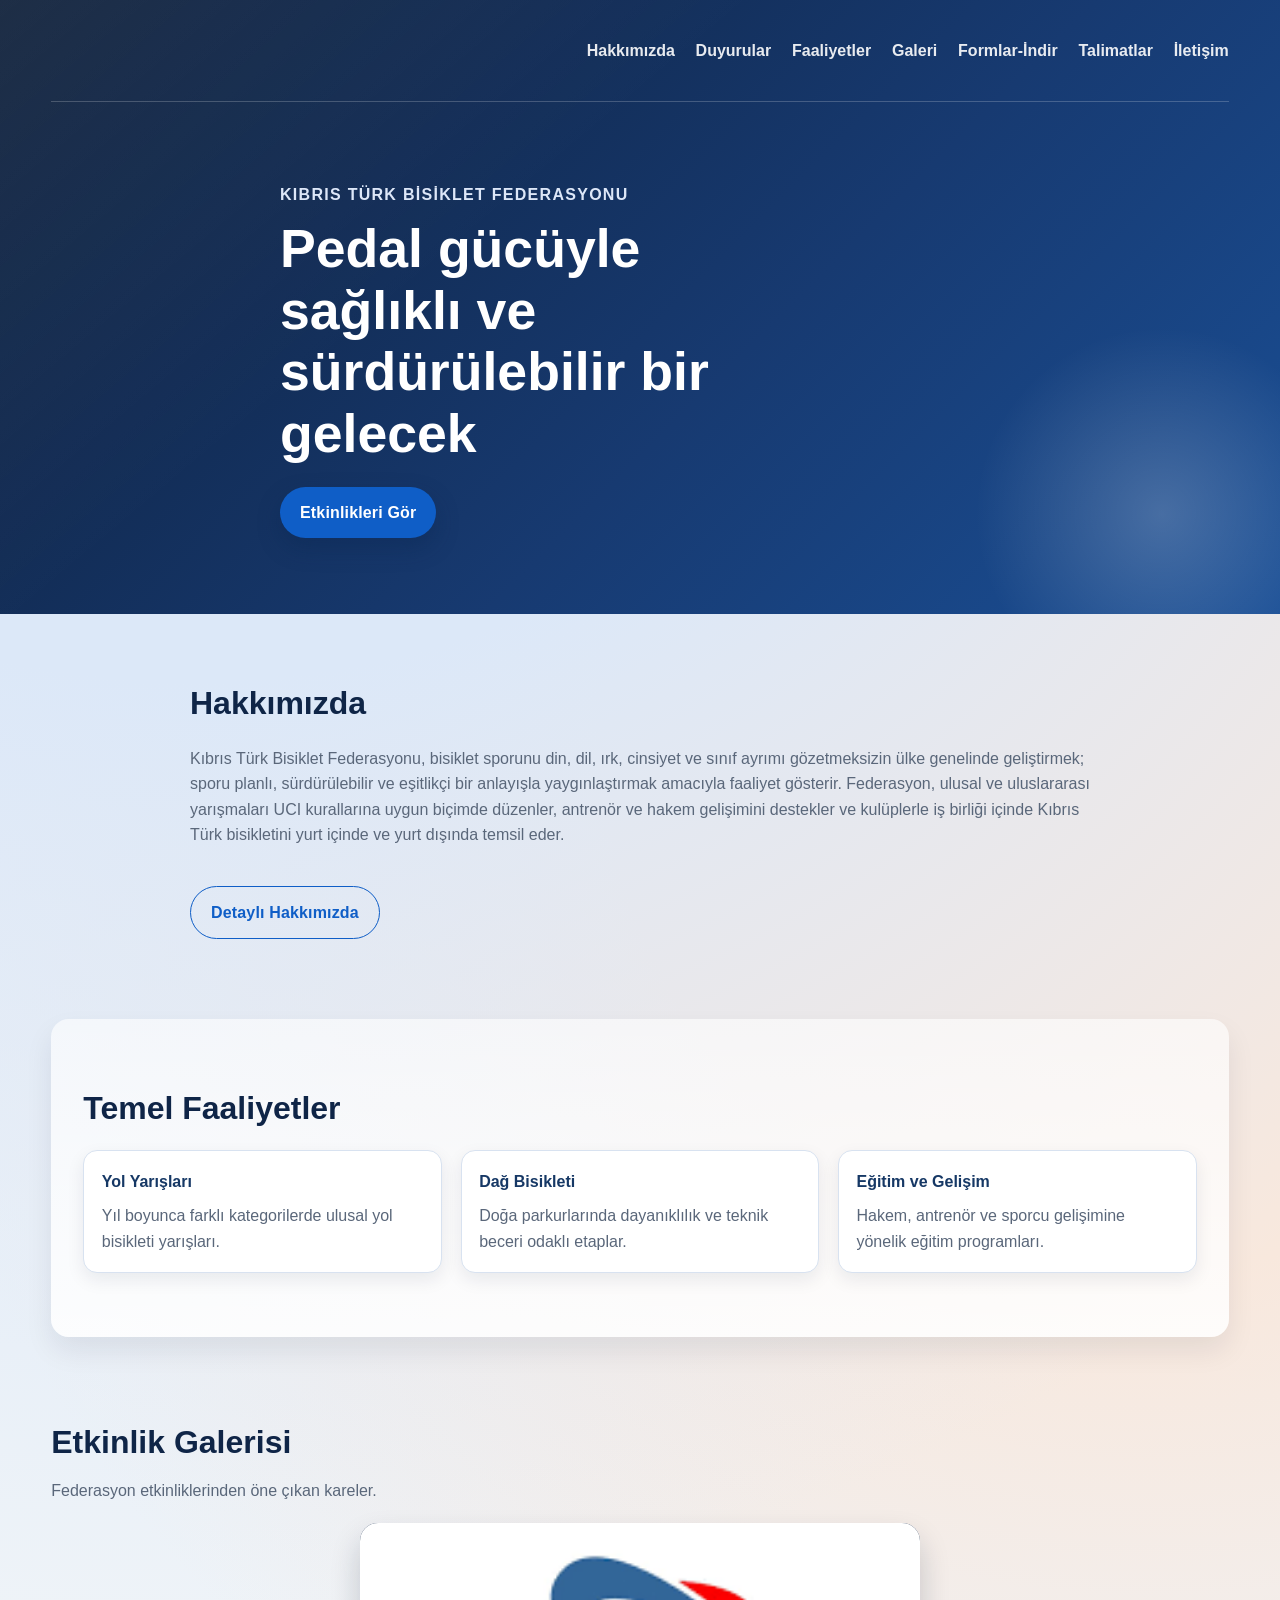
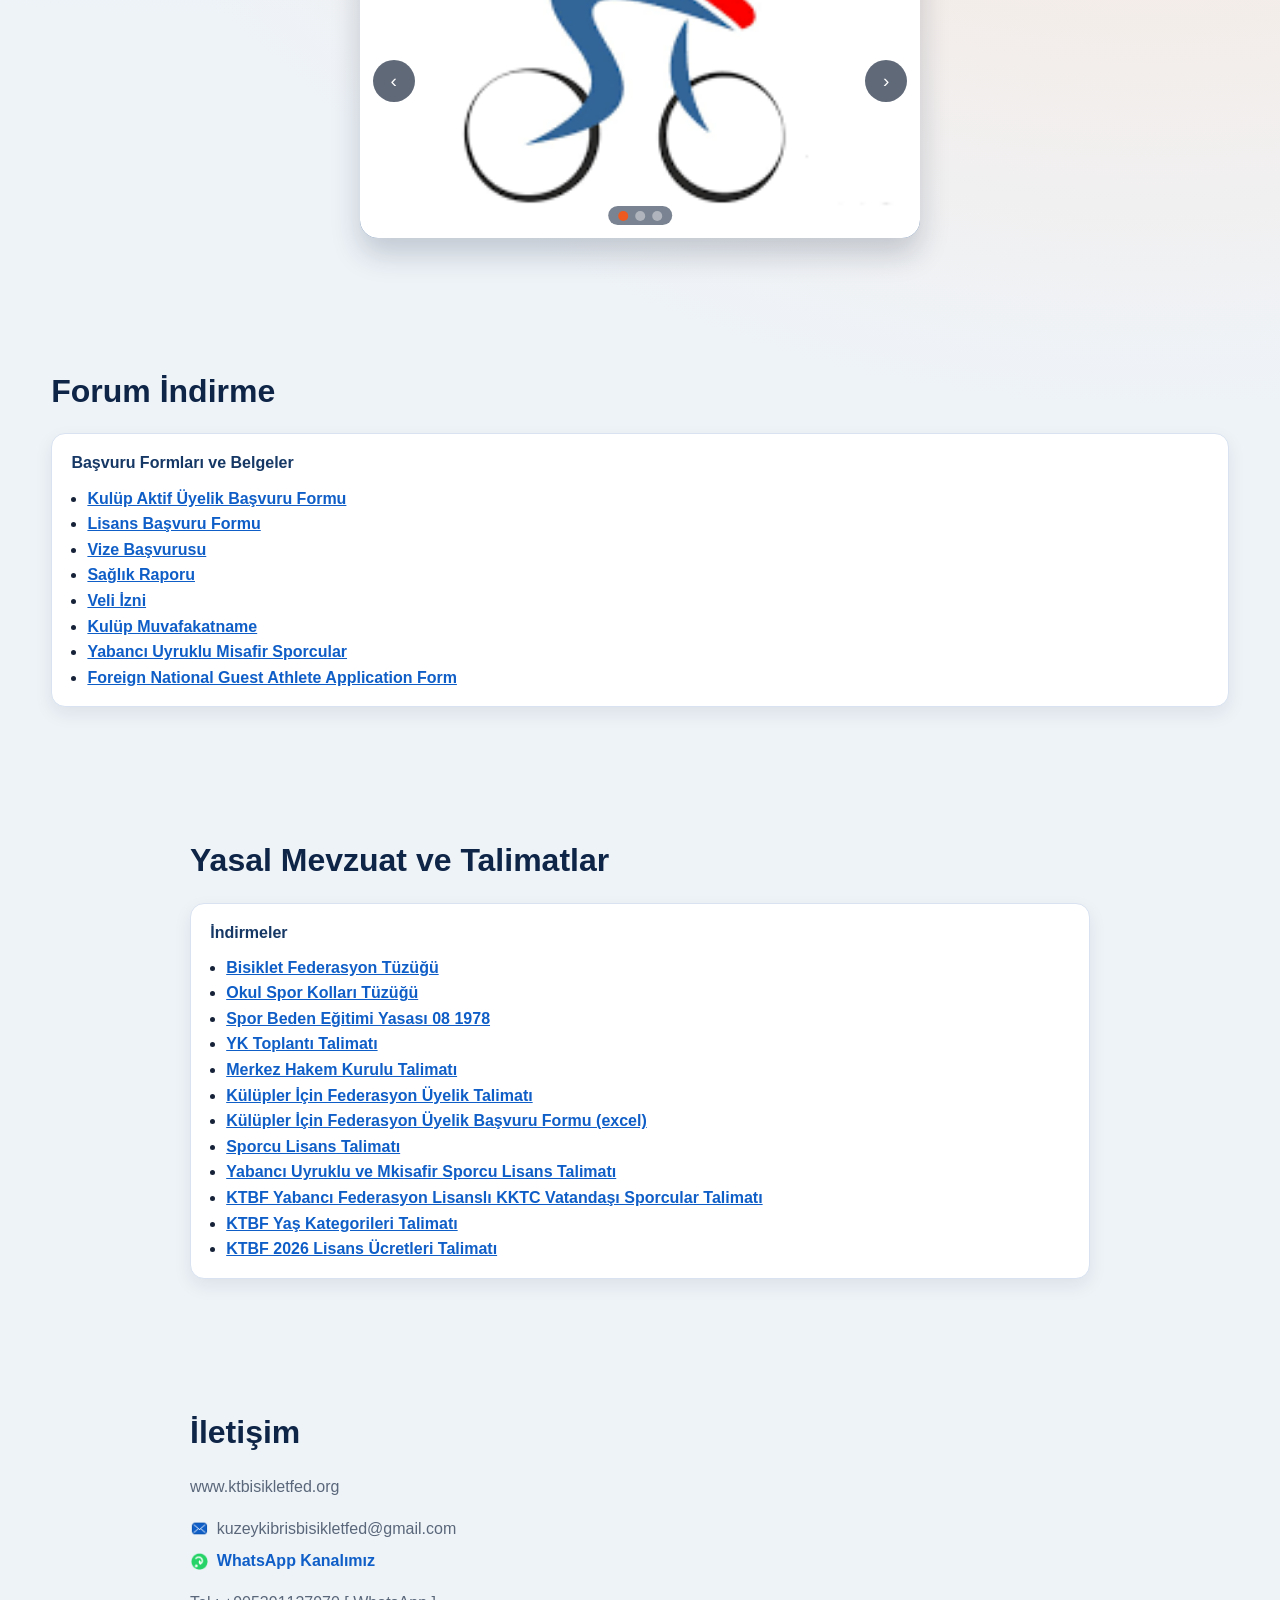
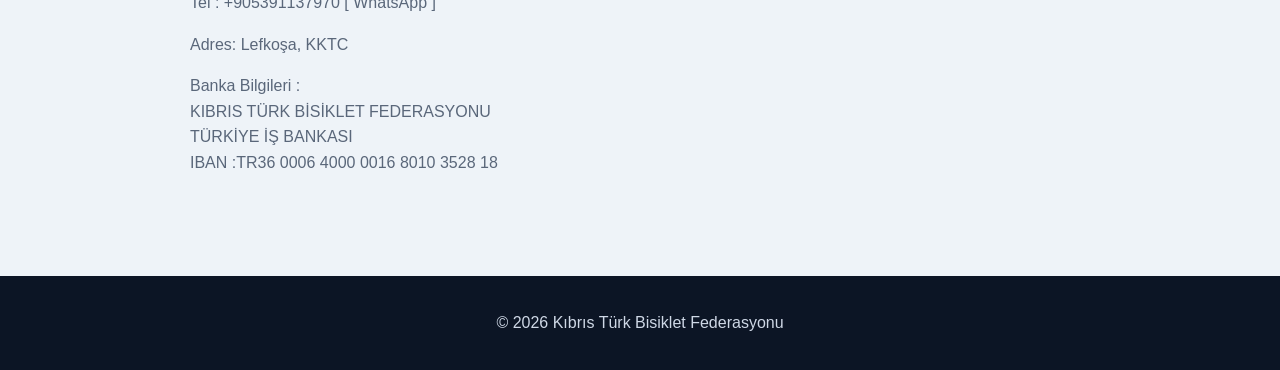
==== index.html @ 55acbbd5 "-" ====
<!DOCTYPE html>
<html lang="tr">
  <head>
    <meta charset="UTF-8" />
    <meta name="viewport" content="width=device-width, initial-scale=1.0" />
    <title>Kıbrıs Türk Bisiklet Federasyonu</title>
    <link rel="stylesheet" href="styles.css" />
  </head>
  <body>
    <header class="hero">
      <nav class="container nav">
        <a class="brand" href="#" aria-label="KTBF Ana Sayfa">
          <img src="logo.svg" alt="KTBF logosu" />
        </a>
        <ul>
          <li><a href="./hakkimizda.html">Hakkımızda</a></li>
          <li><a href="./duyurular.html">Duyurular</a></li>
          <li><a href="#faaliyetler">Faaliyetler</a></li>
          <li><a href="#galeri">Galeri</a></li>
          <li><a href="#formlar">Formlar-İndir</a></li>
          <li><a href="#talimatlar">Talimatlar</a></li>
          <li><a href="#iletisim">İletişim</a></li>
        </ul>
      </nav>
      <section class="container hero-content">
        <p class="tag">Kıbrıs Türk Bisiklet Federasyonu</p>
        <h2>Pedal gücüyle sağlıklı ve sürdürülebilir bir gelecek</h2>
        
        <a class="btn" href="#faaliyetler">Etkinlikleri Gör</a>
      </section>
    </header>

    <main>
      <section id="hakkimizda" class="container section">
        <h3>Hakkımızda</h3>
        <p>
          Kıbrıs Türk Bisiklet Federasyonu, bisiklet sporunu din, dil, ırk,
          cinsiyet ve sınıf ayrımı gözetmeksizin ülke genelinde geliştirmek;
          sporu planlı, sürdürülebilir ve eşitlikçi bir anlayışla yaygınlaştırmak
          amacıyla faaliyet gösterir. Federasyon, ulusal ve uluslararası
          yarışmaları UCI kurallarına uygun biçimde düzenler, antrenör ve hakem
          gelişimini destekler ve kulüplerle iş birliği içinde Kıbrıs Türk
          bisikletini yurt içinde ve yurt dışında temsil eder.
        </p>
        <a class="btn secondary-btn" href="./hakkimizda.html">Detaylı Hakkımızda</a>
      </section>

      <section id="faaliyetler" class="container section">
        <h3>Temel Faaliyetler</h3>
        <div class="cards">
          <article class="card">
            <h4>Yol Yarışları</h4>
            <p>Yıl boyunca farklı kategorilerde ulusal yol bisikleti yarışları.</p>
          </article>
          <article class="card">
            <h4>Dağ Bisikleti</h4>
            <p>Doğa parkurlarında dayanıklılık ve teknik beceri odaklı etaplar.</p>
          </article>
          <article class="card">
            <h4>Eğitim ve Gelişim</h4>
            <p>Hakem, antrenör ve sporcu gelişimine yönelik eğitim programları.</p>
          </article>
        </div>
      </section>

      <section id="galeri" class="container section">
        <h3>Etkinlik Galerisi</h3>
        <p>Federasyon etkinliklerinden öne çıkan kareler.</p>

        <div class="slider" data-slider>
          <div class="slides" data-slides>
            <figure class="slide is-active" data-slide>
              <img src="EtkinlikGalerisi/ktbf_logo_2.png" alt="KTBF etkinlik görseli" />
            </figure>
          </div>
          <button class="slider-btn prev" type="button" data-prev aria-label="Önceki görsel">
            ‹
          </button>
          <button class="slider-btn next" type="button" data-next aria-label="Sonraki görsel">
            ›
          </button>
          <div class="slider-dots" data-dots aria-label="Galeri görsel seçim noktaları"></div>
        </div>
        <p id="gallery-status" class="gallery-status" aria-live="polite">Görseller yükleniyor...</p>
      </section>

      <section id="formlar" class="container section">
        <h3>Forum İndirme</h3>
        <div class="downloads">
          <h4>Başvuru Formları ve Belgeler</h4>
          <ul id="forms-list">
            <li class="loading">Yükleniyor…</li>
          </ul>
        </div>
      </section>

      <section id="talimatlar" class="container section">
        <h3>Yasal Mevzuat ve Talimatlar</h3>
        <div class="downloads">
          <h4>İndirmeler</h4>
          <ul id="legal-docs-list">
            <li class="loading">Yükleniyor…</li>
          </ul>
        </div>
      </section>

      <section id="iletisim" class="container section">
        <h3>İletişim</h3>
        <p>www.ktbisikletfed.org</p>

        <p class="contact-item">
          <img src="assets/email-icon.png" alt="" class="contact-icon" aria-hidden="true" />
          <span>kuzeykibrisbisikletfed@gmail.com</span>
        </p>

        <p class="contact-item">
          <a
            class="contact-link"
            href="https://whatsapp.com/channel/0029Vb810XY6rsQkoDgejP18"
            target="_blank"
            rel="noopener noreferrer"
            ><img src="assets/whatsapp-icon.png" alt="" class="contact-icon" aria-hidden="true" /><span>WhatsApp Kanalımız</span></a
          >
        </p>
          <p>Tel : +905391137970 [ WhatsApp ] </p>
        <p>Adres: Lefkoşa, KKTC</p>
        <p>Banka Bilgileri : <br>KIBRIS TÜRK BİSİKLET FEDERASYONU<br>TÜRKİYE İŞ BANKASI<br>IBAN :TR36 0006 4000 0016 8010 3528 18</p>        
      </section>
    </main>

    <footer>
      <div class="container">
        <p>© 2026 Kıbrıs Türk Bisiklet Federasyonu</p>
      </div>
    </footer>
    <script src="slider.js"></script>
  </body>
</html>
---- styles.css ----
:root {
  --bg: #eef3f8;
  --surface: #ffffff;
  --text: #152238;
  --muted: #5a677a;
  --primary: #0f5ec7;
  --primary-hover: #0b53b0;
  --accent: #ef5a21;
  --dark: #0d1e38;
  --card: #ffffff;
  --ring: rgba(15, 94, 199, 0.22);
}

* {
  box-sizing: border-box;
}

html {
  scroll-behavior: smooth;
}

body {
  margin: 0;
  font-family: "Trebuchet MS", "Segoe UI", sans-serif;
  color: var(--text);
  background:
    radial-gradient(circle at 15% -5%, #dce8f8 0 22%, transparent 46%),
    radial-gradient(circle at 90% 20%, #f8e8dd 0 18%, transparent 42%),
    var(--bg);
  line-height: 1.6;
}

.container {
  width: min(1180px, 92%);
  margin: 0 auto;
}

.hero {
  background:
    linear-gradient(140deg, rgba(255, 255, 255, 0.07), transparent 38%),
    linear-gradient(135deg, var(--dark), #173a71 58%, #1a4f96);
  color: #fff;
  padding-bottom: 3.8rem;
  position: relative;
  overflow: hidden;
}

.hero::after {
  content: "";
  position: absolute;
  inset: auto -8% -120px auto;
  width: 440px;
  height: 440px;
  background: radial-gradient(circle, rgba(255, 255, 255, 0.2), transparent 60%);
  pointer-events: none;
}

.nav {
  display: flex;
  justify-content: space-between;
  align-items: center;
  padding: 1.1rem 0;
  border-bottom: 1px solid rgba(255, 255, 255, 0.2);
  position: relative;
  z-index: 2;
}

.brand {
  display: inline-flex;
  align-items: center;
}

.brand img {
  height: 66px;
  width: auto;
  display: block;
  filter: drop-shadow(0 8px 14px rgba(0, 0, 0, 0.15));
}

.nav ul {
  display: flex;
  list-style: none;
  gap: 1.3rem;
  margin: 0;
  padding: 0;
}

.nav a {
  color: #fff;
  text-decoration: none;
  font-weight: 600;
  opacity: 0.9;
  transition: opacity 0.2s ease;
}

.nav a:hover,
.nav a:focus-visible {
  opacity: 1;
}

.hero-content {
  padding: 4rem 0 1rem;
  max-width: 720px;
  position: relative;
  z-index: 1;
}

.tag {
  opacity: 0.96;
  font-weight: 700;
  text-transform: uppercase;
  letter-spacing: 0.08em;
  color: #dbe9ff;
  margin: 0;
}

.hero-content h2 {
  margin: 0.65rem 0 0;
  max-width: 16ch;
  font-size: clamp(2rem, 4.8vw, 3.35rem);
  line-height: 1.15;
}

.hero-content p {
  margin: 1rem 0 0;
  color: #e6efff;
  max-width: 58ch;
}

.btn {
  display: inline-block;
  margin-top: 1.4rem;
  background: var(--primary);
  color: #fff;
  padding: 0.78rem 1.25rem;
  border-radius: 999px;
  text-decoration: none;
  font-weight: 700;
  letter-spacing: 0.01em;
  box-shadow: 0 10px 22px rgba(10, 36, 79, 0.35);
  transition: transform 0.2s ease, box-shadow 0.2s ease, background-color 0.2s ease;
}

.btn:hover,
.btn:focus-visible {
  background: #0b53b0;
  transform: translateY(-2px);
  box-shadow: 0 14px 26px rgba(10, 36, 79, 0.38);
}

.secondary-btn {
  background: transparent;
  color: var(--primary);
  border: 1px solid var(--primary);
  box-shadow: none;
}

.secondary-btn:hover,
.secondary-btn:focus-visible {
  background: rgba(15, 94, 199, 0.08);
  color: #0b53b0;
  box-shadow: none;
}

.section {
  padding: clamp(2.2rem, 6vw, 4rem) 0;
}

.section h3 {
  margin: 0;
  font-size: clamp(1.45rem, 3vw, 2rem);
  color: #0f2547;
}

.section p {
  color: var(--muted);
}

#hakkimizda,
#iletisim {
  max-width: 900px;
}

#iletisim .contact-item {
  display: flex;
  align-items: center;
  gap: 0.55rem;
  margin: 0.45rem 0;
}

#iletisim .contact-link {
  display: inline-flex;
  align-items: center;
  gap: 0.55rem;
  text-decoration: none;
}

#iletisim .contact-icon {
  width: 18px;
  height: 18px;
  flex: 0 0 18px;
}

#iletisim a {
  color: var(--primary);
  font-weight: 600;
}

#iletisim a:hover,
#iletisim a:focus-visible {
  color: var(--primary-hover);
}

#talimatlar {
  max-width: 900px;
}

.downloads {
  margin-top: 1rem;
  padding: 1rem 1.2rem;
  border: 1px solid #d8e2f0;
  border-radius: 14px;
  background: var(--surface);
  box-shadow: 0 7px 18px rgba(9, 26, 49, 0.08);
}

.downloads h4 {
  margin: 0 0 0.6rem;
  color: #163865;
}

.downloads ul {
  margin: 0;
  padding-left: 1rem;
}

.downloads a {
  color: var(--primary);
  font-weight: 600;
}

.downloads a:hover,
.downloads a:focus-visible {
  color: #0b53b0;
}

.downloads .loading {
  color: var(--muted);
  font-style: italic;
  list-style: none;
}

#galeri p {
  margin: 0.65rem 0 1.2rem;
}

.slider {
  position: relative;
  border-radius: 18px;
  overflow: hidden;
  background: linear-gradient(180deg, #0f2546, #1b4a88);
  box-shadow: 0 16px 30px rgba(13, 30, 56, 0.2);
  max-width: 640px;
  margin-left: auto;
  margin-right: auto;
}

.slides {
  display: flex;
  transition: transform 0.45s ease;
  will-change: transform;
}

.slide {
  min-width: 100%;
  margin: 0;
  aspect-ratio: 16 / 9;
}

.slide img {
  width: 100%;
  height: 100%;
  object-fit: cover;
  display: block;
}

.slider-btn {
  position: absolute;
  top: 50%;
  transform: translateY(-50%);
  border: 0;
  width: 42px;
  height: 42px;
  border-radius: 50%;
  background: rgba(12, 25, 49, 0.65);
  color: #fff;
  font-size: 1.2rem;
  cursor: pointer;
  transition: background-color 0.2s ease, transform 0.2s ease;
}

.slider-btn:hover,
.slider-btn:focus-visible {
  background: rgba(12, 25, 49, 0.88);
  transform: translateY(-50%) scale(1.05);
}

.slider-btn.prev {
  left: 0.8rem;
}

.slider-btn.next {
  right: 0.8rem;
}

.slider-dots {
  position: absolute;
  left: 50%;
  bottom: 0.8rem;
  transform: translateX(-50%);
  display: flex;
  align-items: center;
  gap: 0.45rem;
  padding: 0.3rem 0.6rem;
  border-radius: 999px;
  background: rgba(13, 30, 56, 0.55);
}

.slider-dots button {
  width: 10px;
  height: 10px;
  border-radius: 50%;
  border: 0;
  background: rgba(255, 255, 255, 0.4);
  cursor: pointer;
  padding: 0;
}

.slider-dots button.is-active {
  background: var(--accent);
}

.gallery-status {
  margin-top: 0.8rem;
  text-align: center;
  color: var(--muted);
  font-style: italic;
}

.gallery-status.is-hidden {
  display: none;
}

#faaliyetler {
  background: linear-gradient(180deg, rgba(255, 255, 255, 0.6), rgba(255, 255, 255, 0.86));
  border-radius: 18px;
  margin-top: 1rem;
  margin-bottom: 1rem;
  padding-left: clamp(1rem, 3vw, 2rem);
  padding-right: clamp(1rem, 3vw, 2rem);
  box-shadow: 0 14px 28px rgba(13, 30, 56, 0.08);
}

.cards {
  display: grid;
  grid-template-columns: repeat(auto-fit, minmax(220px, 1fr));
  gap: 1.15rem;
  margin-top: 1rem;
}

.card {
  background: var(--card);
  padding: 1.1rem;
  border-radius: 14px;
  border: 1px solid #d8e2f0;
  box-shadow: 0 7px 18px rgba(9, 26, 49, 0.08);
  transition: transform 0.22s ease, box-shadow 0.22s ease, border-color 0.22s ease;
}

.card h4 {
  margin: 0;
  color: #163865;
}

.card p {
  margin: 0.55rem 0 0;
}

.card:hover {
  transform: translateY(-4px);
  border-color: var(--ring);
  box-shadow: 0 14px 24px rgba(9, 26, 49, 0.14);
}

.page-hero {
  padding-bottom: 2.4rem;
}

.page-hero-content {
  padding-top: 2.3rem;
}

.page-hero-content h1 {
  margin: 0.65rem 0 0;
  font-size: clamp(2rem, 4.8vw, 3.1rem);
  line-height: 1.15;
}

.about-layout {
  display: grid;
  grid-template-columns: repeat(auto-fit, minmax(260px, 1fr));
  gap: 1rem;
}

.about-card {
  background: var(--surface);
  border: 1px solid #d8e2f0;
  border-radius: 14px;
  padding: 1.1rem;
  box-shadow: 0 7px 18px rgba(9, 26, 49, 0.08);
}

.about-card h2,
.board-section h2 {
  margin: 0;
  color: #163865;
  font-size: clamp(1.25rem, 2.5vw, 1.6rem);
}

.about-card p {
  margin: 0.65rem 0 0;
}

.board-section p {
  margin: 0.65rem 0 1rem;
}

.table-wrap {
  overflow-x: auto;
  border-radius: 14px;
  border: 1px solid #d8e2f0;
  background: var(--surface);
  box-shadow: 0 7px 18px rgba(9, 26, 49, 0.08);
}

.board-table {
  width: 100%;
  border-collapse: collapse;
  min-width: 520px;
}

.board-table th,
.board-table td {
  text-align: left;
  padding: 0.82rem 0.95rem;
  border-bottom: 1px solid #e5edf7;
}

.board-table thead th {
  background: #f2f6fd;
  color: #163865;
  font-weight: 700;
}

.board-table tbody tr:nth-child(even) {
  background: #fbfdff;
}

.board-table tbody tr:hover {
  background: #f5f9ff;
}

.board-table tbody tr:last-child td {
  border-bottom: 0;
}

.announcements-head h2 {
  margin: 0;
  color: #163865;
}

.announcements-head p {
  margin: 0.55rem 0 0;
}

.announcements-grid {
  margin-top: 1rem;
  display: grid;
  grid-template-columns: repeat(auto-fit, minmax(260px, 1fr));
  gap: 1rem;
}

.announcement-card {
  background: var(--surface);
  border: 1px solid #d8e2f0;
  border-radius: 14px;
  padding: 1rem 1.05rem;
  box-shadow: 0 7px 18px rgba(9, 26, 49, 0.08);
}

.announcement-card h3 {
  margin: 0.3rem 0 0.45rem;
  color: #163865;
  font-size: 1.15rem;
}

.announcement-card p {
  margin: 0 0 0.8rem;
  color: var(--muted);
}

.announcement-date {
  margin: 0;
  color: #0f5ec7;
  font-weight: 700;
  font-size: 0.9rem;
}

footer {
  background: #0c1525;
  color: #cfd8e6;
  text-align: center;
  padding: 1.15rem 0;
  margin-top: 1.25rem;
}

@media (max-width: 860px) {
  .nav {
    flex-direction: column;
    align-items: flex-start;
    gap: 0.7rem;
  }

  .nav ul {
    width: 100%;
    flex-wrap: wrap;
    gap: 0.9rem 1.1rem;
  }

  .brand img {
    height: 58px;
  }

  .hero-content {
    padding-top: 2.8rem;
  }

  .hero-content h2 {
    max-width: 100%;
  }
}

@media (min-width: 861px) {
  .slider {
    max-width: 560px;
  }
}

@media (max-width: 520px) {
  .container {
    width: min(1180px, 94%);
  }

  .slider-btn {
    width: 36px;
    height: 36px;
    font-size: 1rem;
  }

  .btn {
    width: 100%;
    text-align: center;
  }

  .board-table {
    min-width: 460px;
  }
}
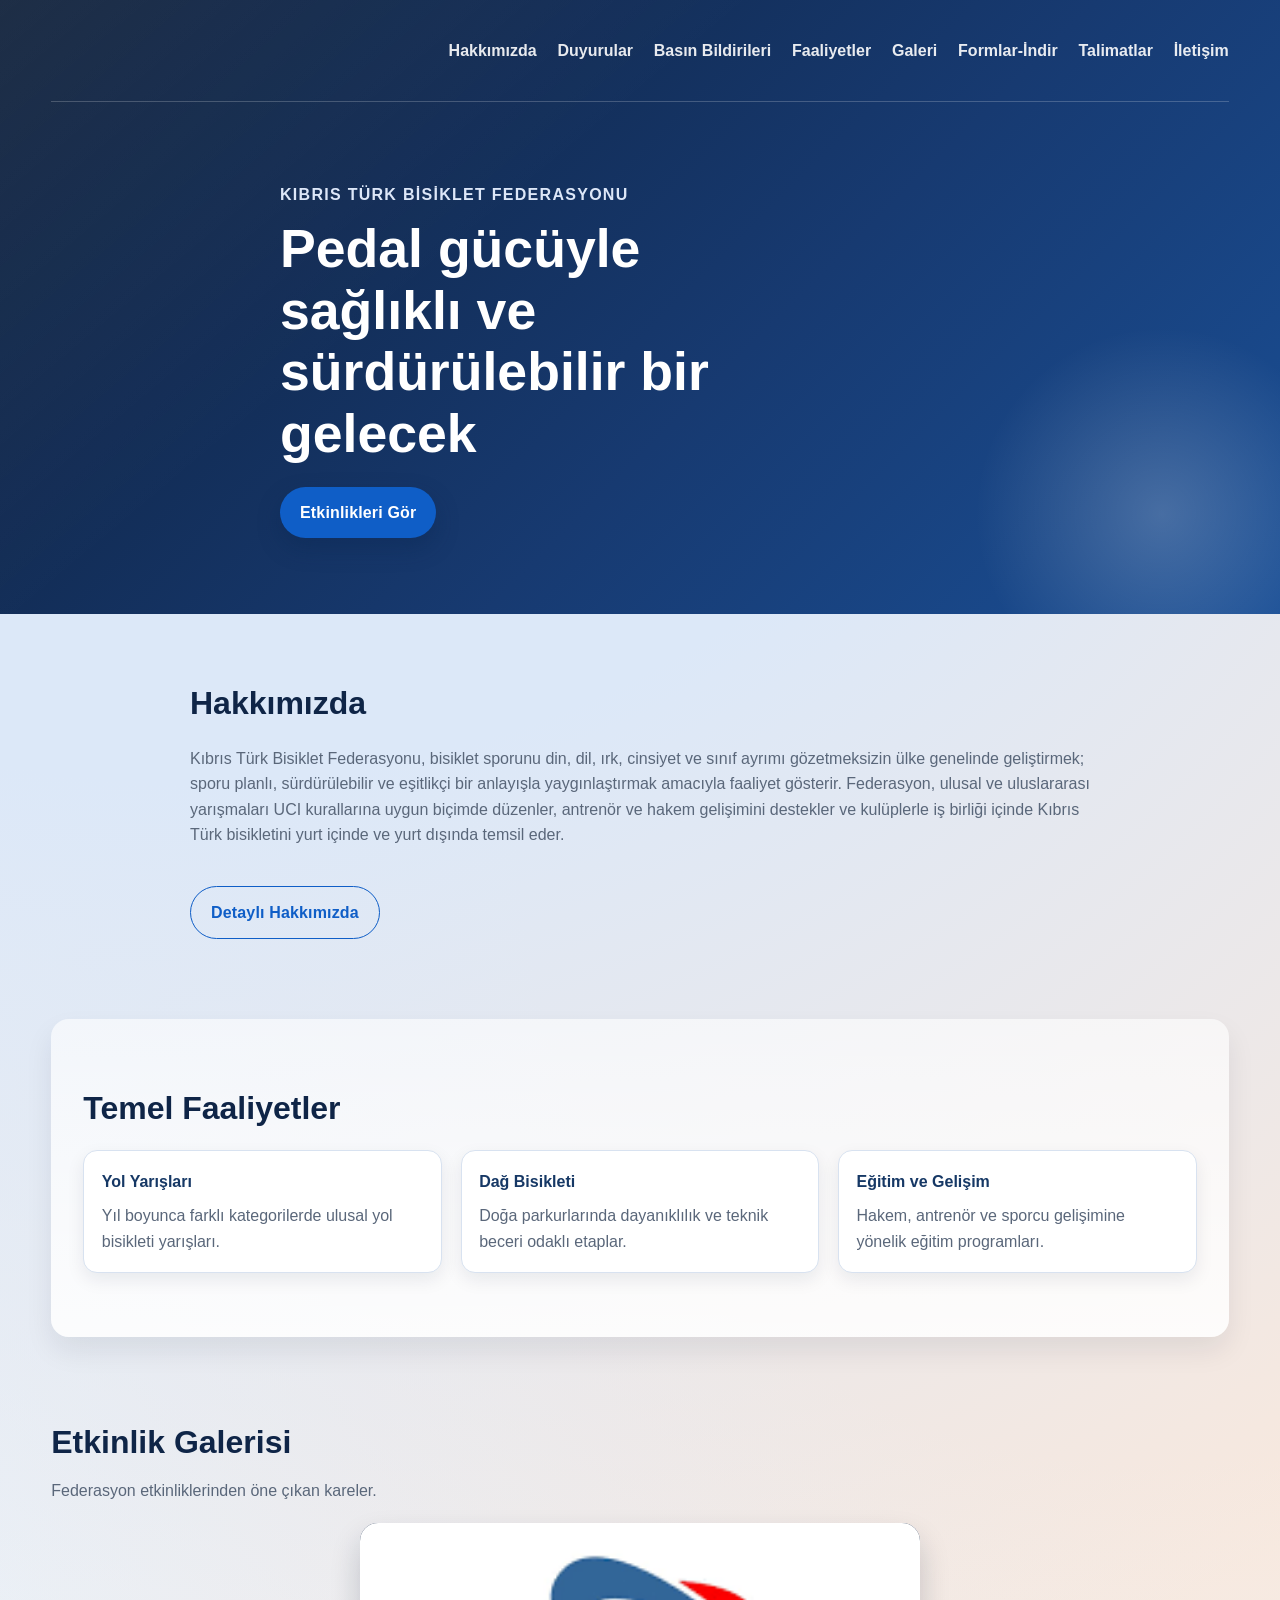
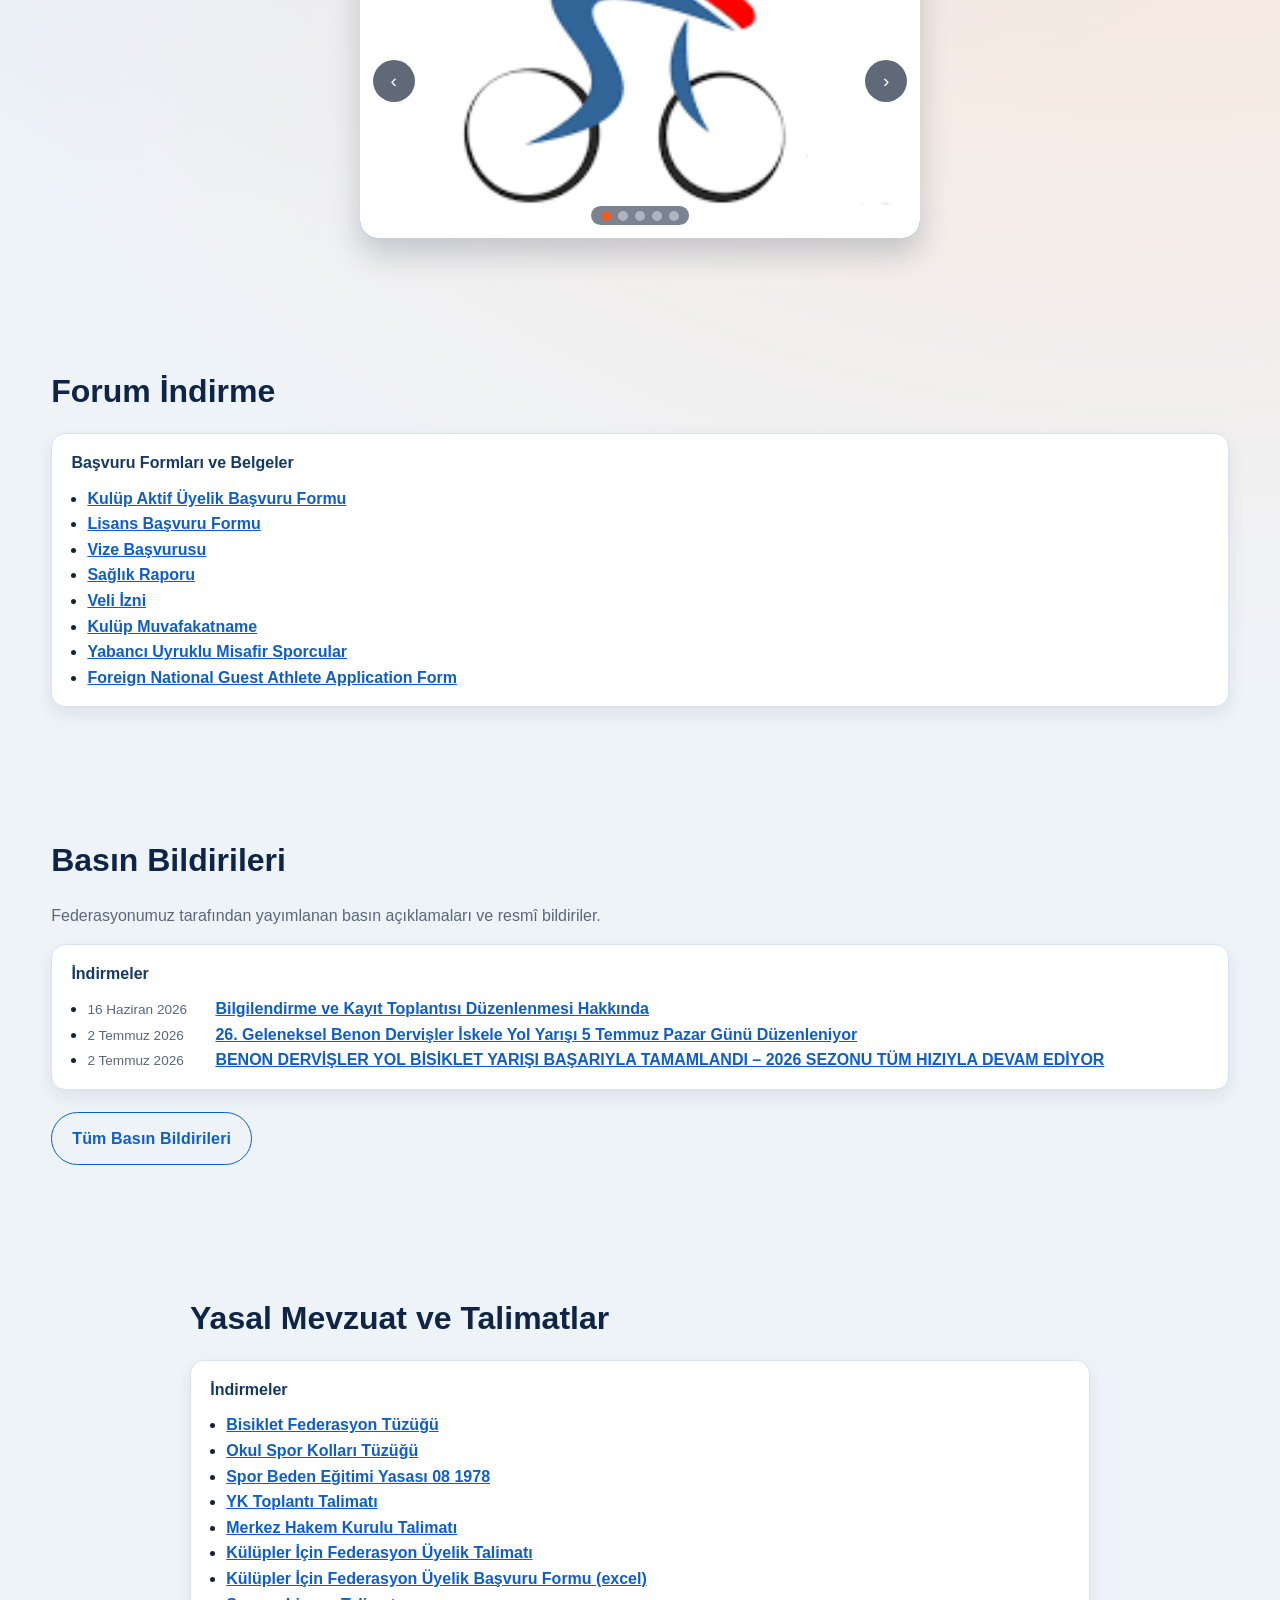
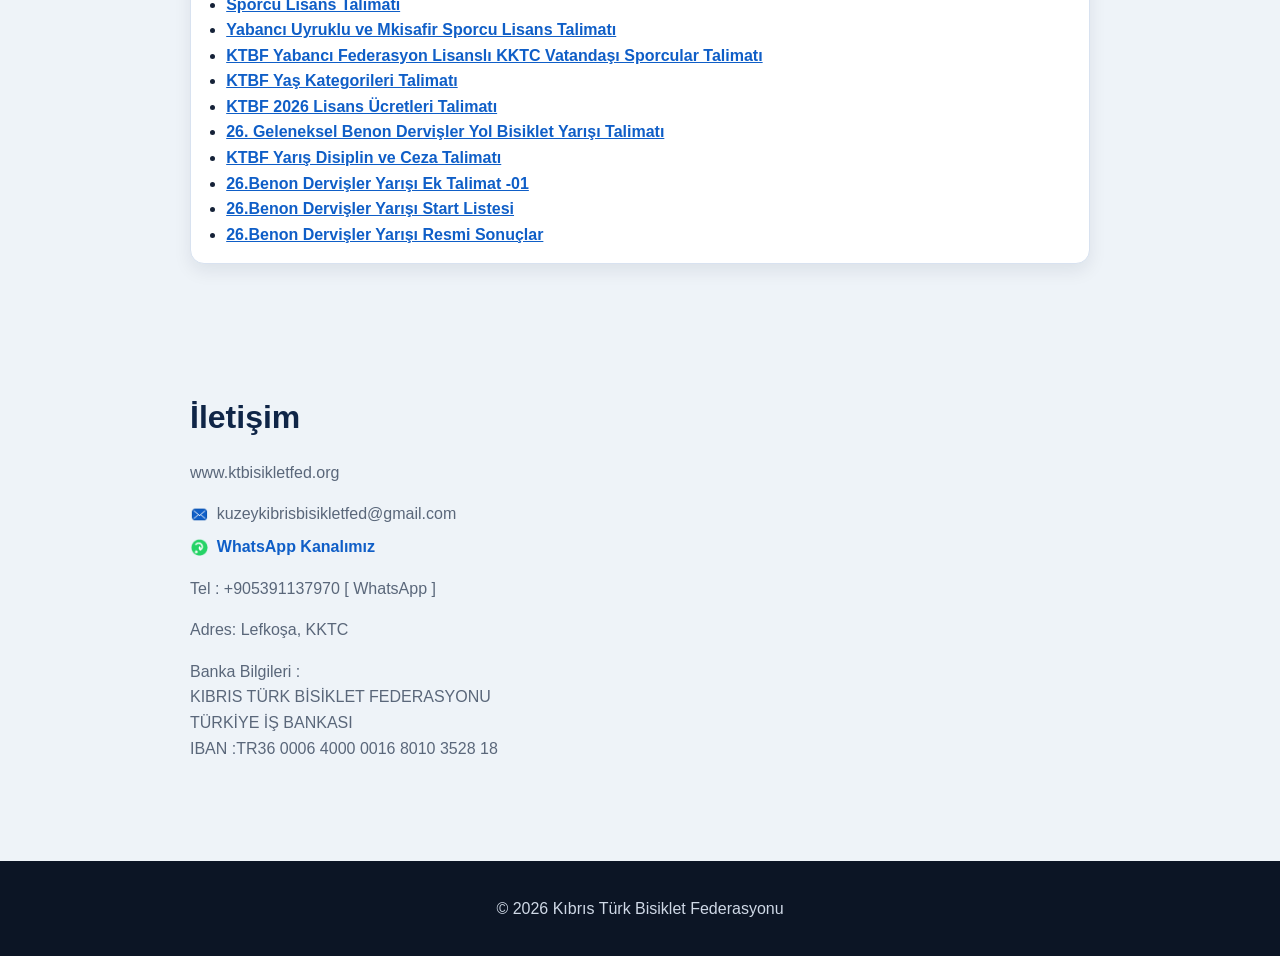
==== commit f4518876: "-" ====
--- a/index.html
+++ b/index.html
@@ -15,6 +15,7 @@
         <ul>
           <li><a href="./hakkimizda.html">Hakkımızda</a></li>
           <li><a href="./duyurular.html">Duyurular</a></li>
+          <li><a href="./basinbildirileri.html">Basın Bildirileri</a></li>
           <li><a href="#faaliyetler">Faaliyetler</a></li>
           <li><a href="#galeri">Galeri</a></li>
           <li><a href="#formlar">Formlar-İndir</a></li>
@@ -94,6 +95,18 @@
         </div>
       </section>
 
+      <section id="basinbildirileri" class="container section">
+        <h3>Basın Bildirileri</h3>
+        <p>Federasyonumuz tarafından yayımlanan basın açıklamaları ve resmî bildiriler.</p>
+        <div class="downloads">
+          <h4>İndirmeler</h4>
+          <ul id="press-list">
+            <li class="loading">Yükleniyor…</li>
+          </ul>
+        </div>
+        <a class="btn secondary-btn" href="./basinbildirileri.html">Tüm Basın Bildirileri</a>
+      </section>
+
       <section id="talimatlar" class="container section">
         <h3>Yasal Mevzuat ve Talimatlar</h3>
         <div class="downloads">
@@ -134,5 +147,6 @@
       </div>
     </footer>
     <script src="slider.js"></script>
+    <script src="basinbildirileri.js"></script>
   </body>
 </html>
--- a/styles.css
+++ b/styles.css
@@ -248,6 +248,13 @@
   color: var(--muted);
   font-style: italic;
   list-style: none;
+}
+
+.downloads li .press-date {
+  display: inline-block;
+  min-width: 8rem;
+  color: var(--muted);
+  font-size: 0.85rem;
 }
 
 #galeri p {
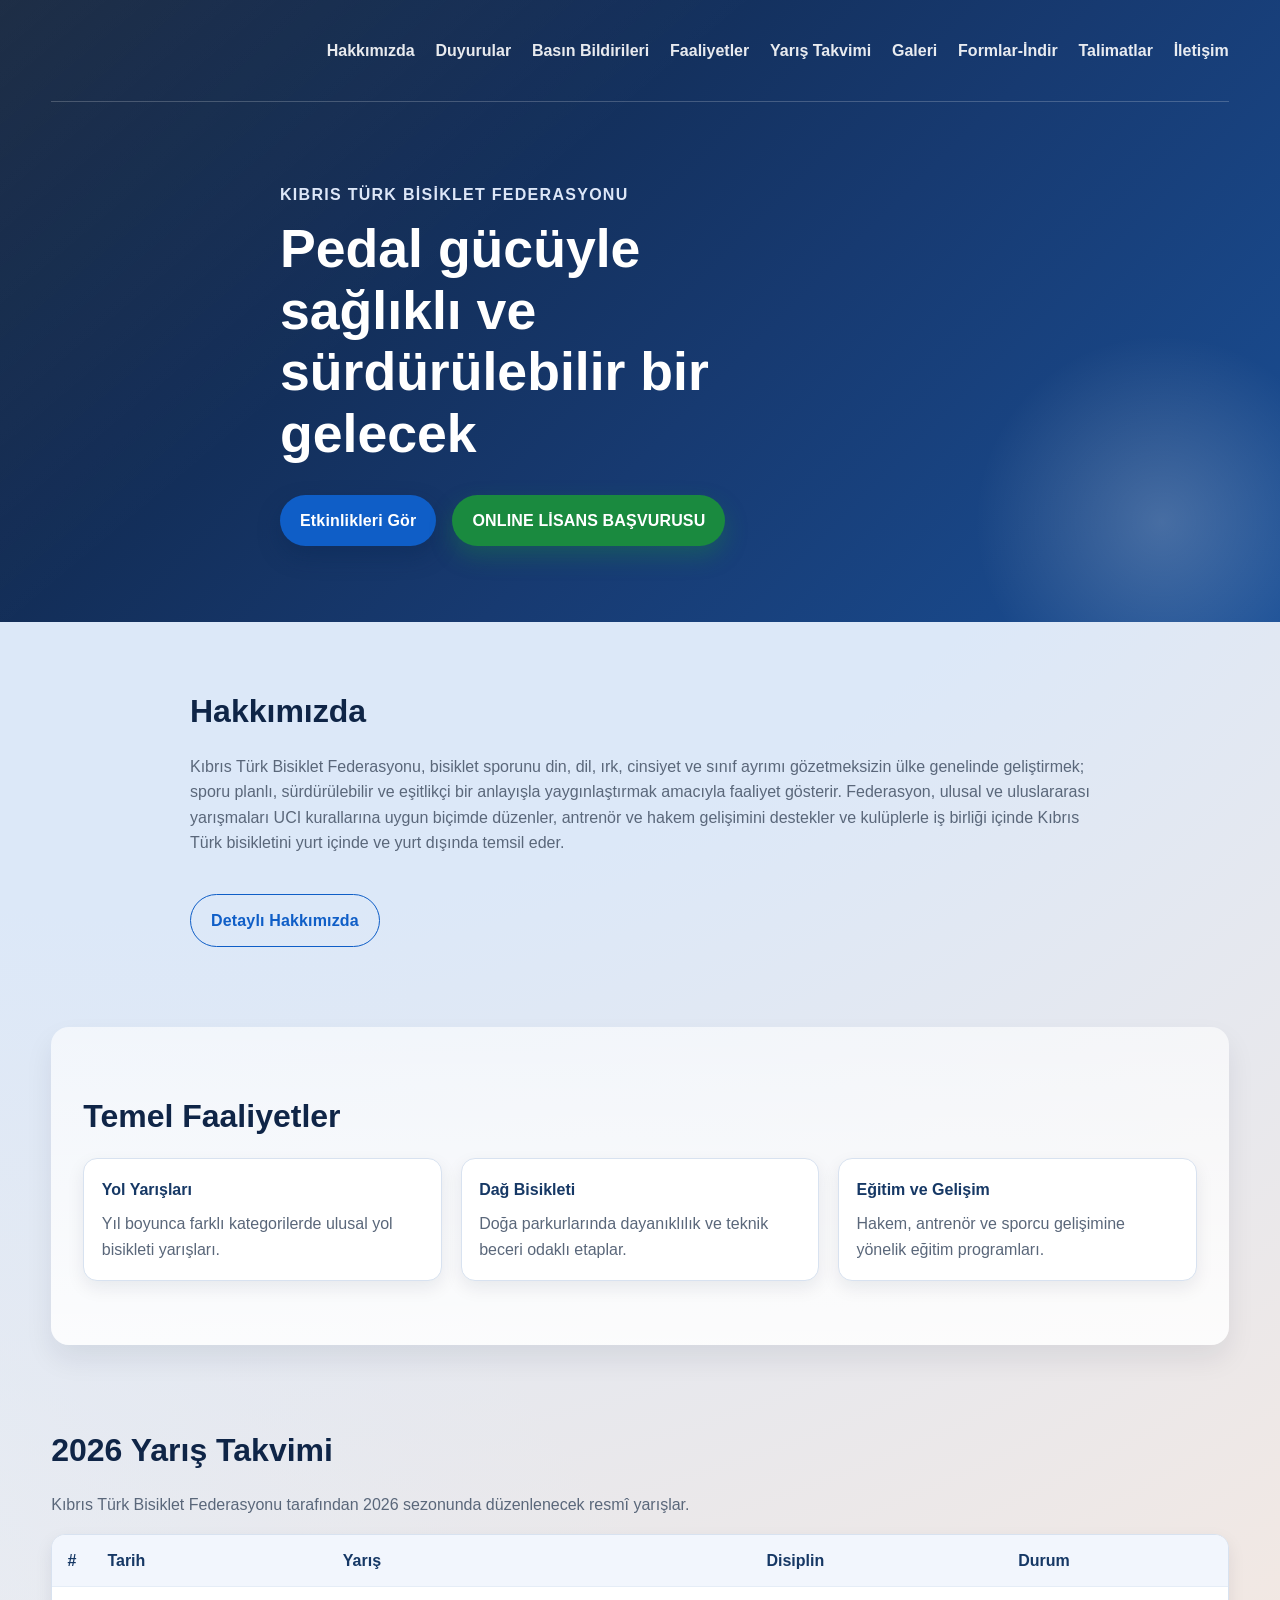
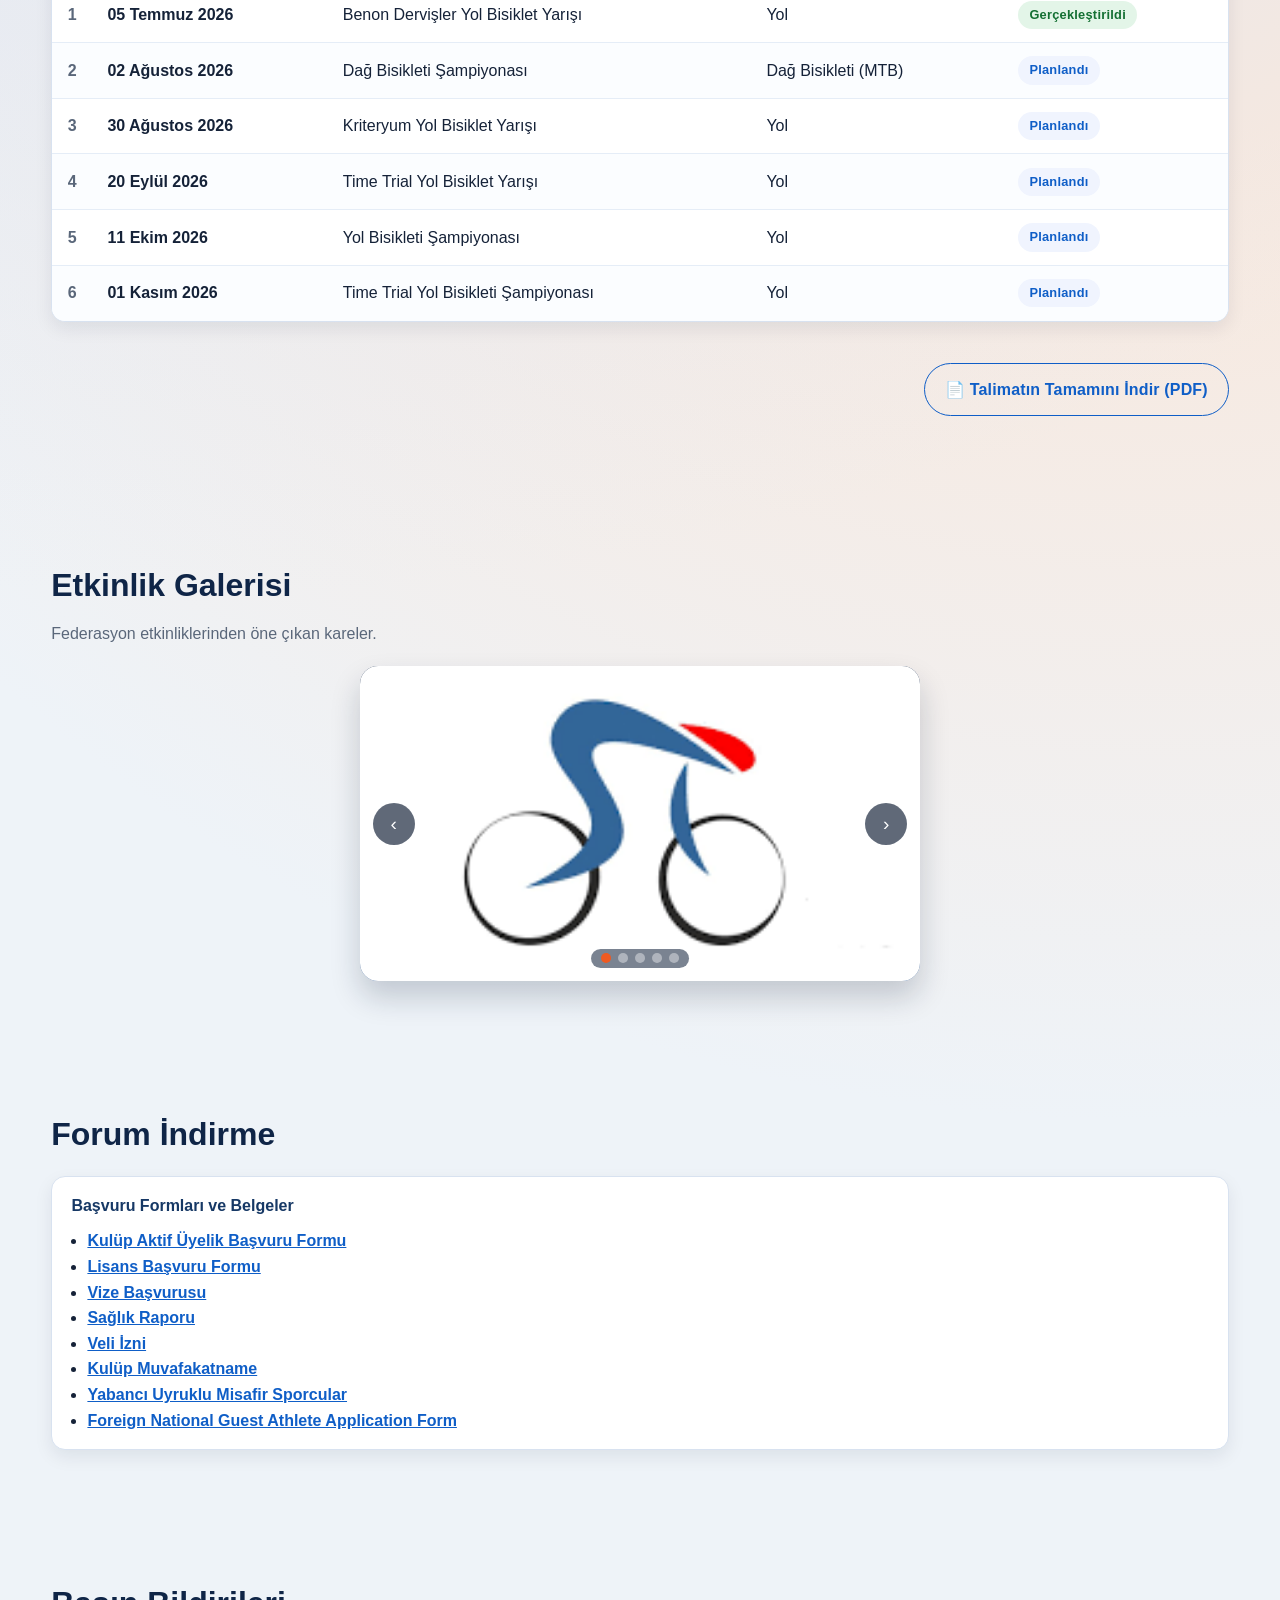
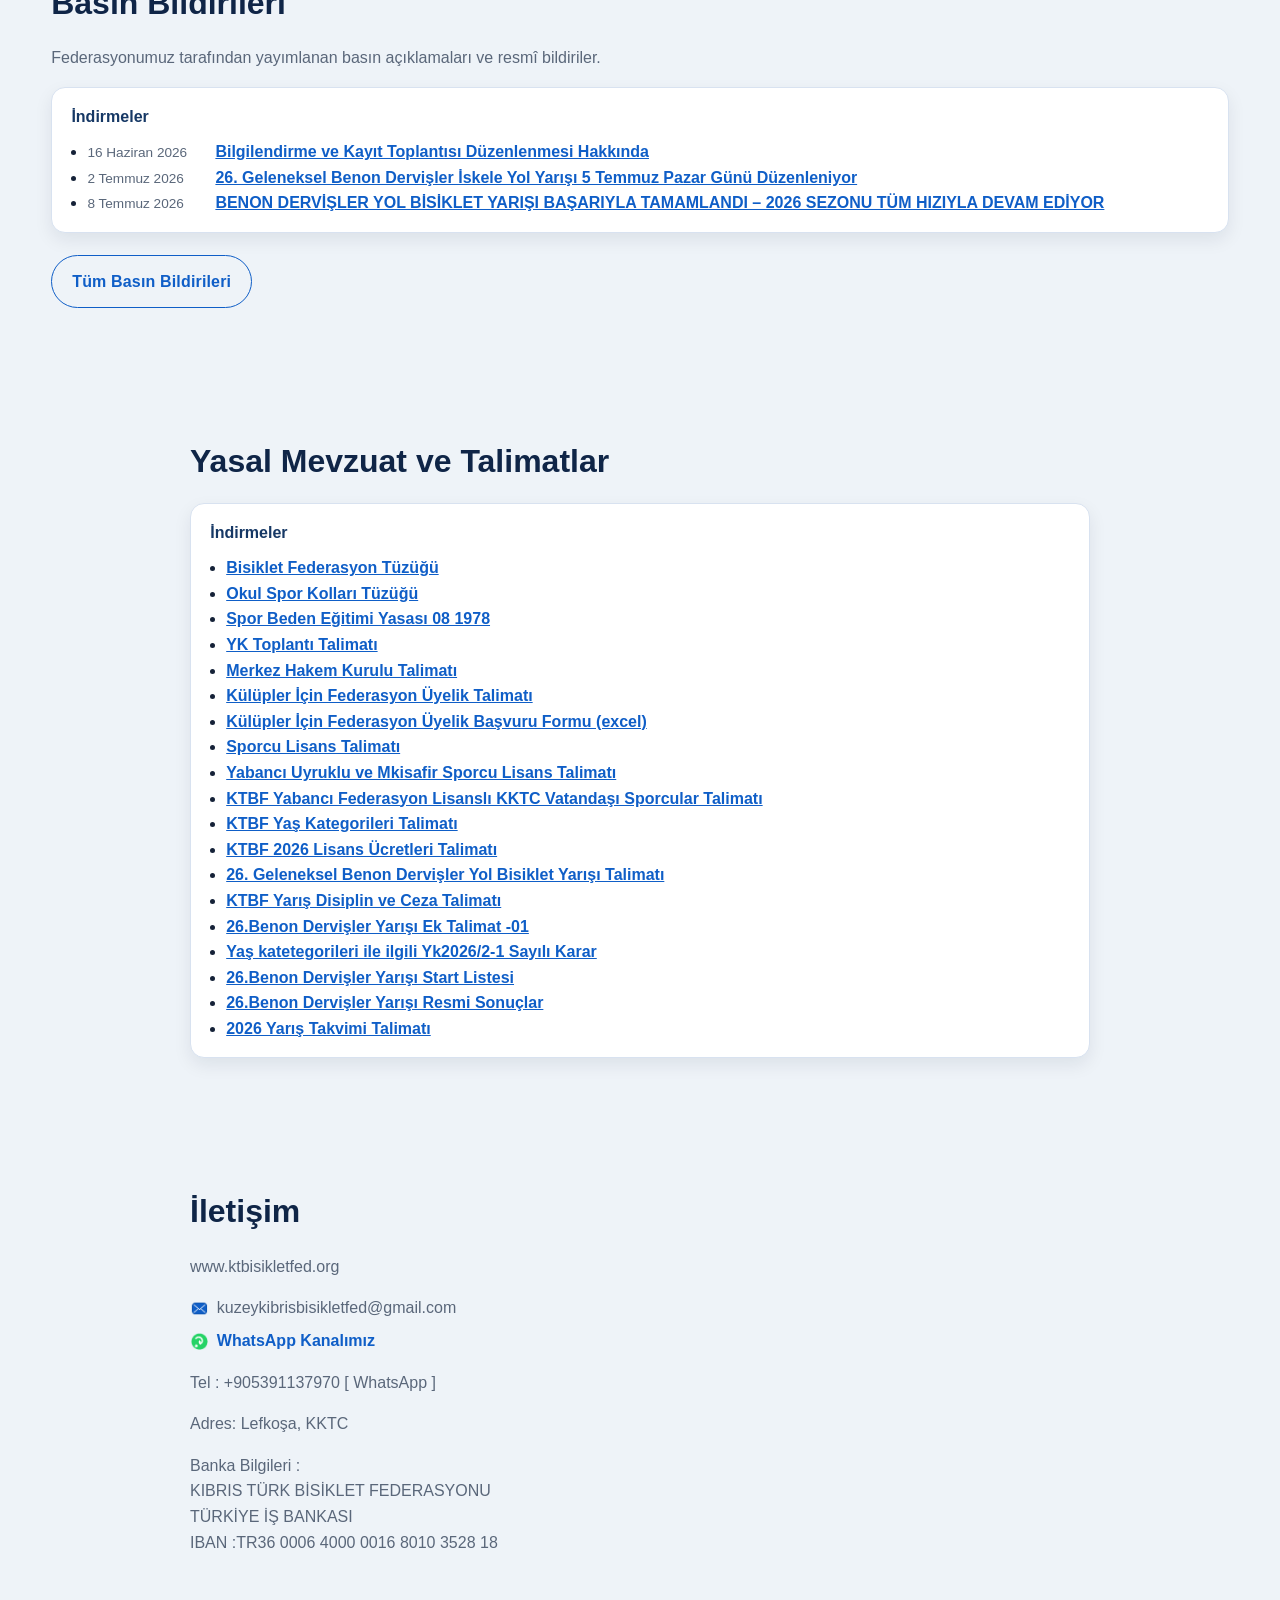
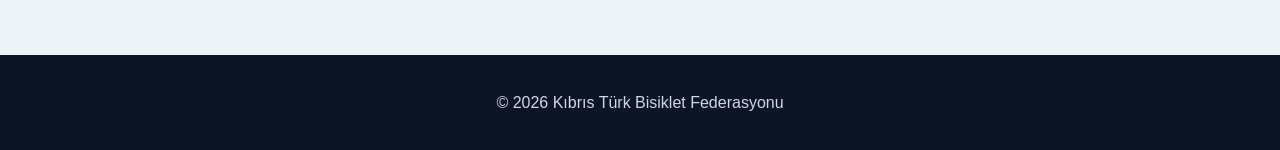
==== commit a7eb4afc: "-" ====
--- a/index.html
+++ b/index.html
@@ -17,6 +17,7 @@
           <li><a href="./duyurular.html">Duyurular</a></li>
           <li><a href="./basinbildirileri.html">Basın Bildirileri</a></li>
           <li><a href="#faaliyetler">Faaliyetler</a></li>
+          <li><a href="#yaristakvimi">Yarış Takvimi</a></li>
           <li><a href="#galeri">Galeri</a></li>
           <li><a href="#formlar">Formlar-İndir</a></li>
           <li><a href="#talimatlar">Talimatlar</a></li>
@@ -27,7 +28,10 @@
         <p class="tag">Kıbrıs Türk Bisiklet Federasyonu</p>
         <h2>Pedal gücüyle sağlıklı ve sürdürülebilir bir gelecek</h2>
         
-        <a class="btn" href="#faaliyetler">Etkinlikleri Gör</a>
+        <div class="hero-buttons">
+          <a class="btn" href="#faaliyetler">Etkinlikleri Gör</a>
+          <a class="btn register-btn" href="https://sporkktc.com/register" target="_blank" rel="noopener noreferrer">ONLINE LİSANS BAŞVURUSU</a>
+        </div>
       </section>
     </header>
 
@@ -64,6 +68,75 @@
         </div>
       </section>
 
+      <section id="yaristakvimi" class="container section">
+        <h3>2026 Yarış Takvimi</h3>
+        <p>Kıbrıs Türk Bisiklet Federasyonu tarafından 2026 sezonunda düzenlenecek resmî yarışlar.</p>
+
+        <div class="table-wrap">
+          <table class="board-table race-calendar">
+            <thead>
+              <tr>
+                <th>#</th>
+                <th>Tarih</th>
+                <th>Yarış</th>
+                <th>Disiplin</th>
+                <th>Durum</th>
+              </tr>
+            </thead>
+            <tbody>
+              <tr>
+                <td>1</td>
+                <td>05 Temmuz 2026</td>
+                <td>Benon Dervişler Yol Bisiklet Yarışı</td>
+                <td>Yol</td>
+                <td><span class="status-badge completed">Gerçekleştirildi</span></td>
+              </tr>
+              <tr>
+                <td>2</td>
+                <td>02 Ağustos 2026</td>
+                <td>Dağ Bisikleti Şampiyonası</td>
+                <td>Dağ Bisikleti (MTB)</td>
+                <td><span class="status-badge planned">Planlandı</span></td>
+              </tr>
+              <tr>
+                <td>3</td>
+                <td>30 Ağustos 2026</td>
+                <td>Kriteryum Yol Bisiklet Yarışı</td>
+                <td>Yol</td>
+                <td><span class="status-badge planned">Planlandı</span></td>
+              </tr>
+              <tr>
+                <td>4</td>
+                <td>20 Eylül 2026</td>
+                <td>Time Trial Yol Bisiklet Yarışı</td>
+                <td>Yol</td>
+                <td><span class="status-badge planned">Planlandı</span></td>
+              </tr>
+              <tr>
+                <td>5</td>
+                <td>11 Ekim 2026</td>
+                <td>Yol Bisikleti Şampiyonası</td>
+                <td>Yol</td>
+                <td><span class="status-badge planned">Planlandı</span></td>
+              </tr>
+              <tr>
+                <td>6</td>
+                <td>01 Kasım 2026</td>
+                <td>Time Trial Yol Bisikleti Şampiyonası</td>
+                <td>Yol</td>
+                <td><span class="status-badge planned">Planlandı</span></td>
+              </tr>
+            </tbody>
+          </table>
+        </div>
+
+        <p class="race-calendar-footer">
+          <a class="btn secondary-btn" href="LegalDocuments/2026_yarış_takvimi_talimatı.pdf" target="_blank" rel="noopener noreferrer">
+            📄 Talimatın Tamamını İndir (PDF)
+          </a>
+        </p>
+      </section>
+
       <section id="galeri" class="container section">
         <h3>Etkinlik Galerisi</h3>
         <p>Federasyon etkinliklerinden öne çıkan kareler.</p>
--- a/styles.css
+++ b/styles.css
@@ -160,6 +160,24 @@
   background: rgba(15, 94, 199, 0.08);
   color: #0b53b0;
   box-shadow: none;
+}
+
+.hero-buttons {
+  display: flex;
+  flex-wrap: wrap;
+  gap: 1rem;
+  margin-top: 0.5rem;
+}
+
+.register-btn {
+  background: #1a8a3f;
+  box-shadow: 0 10px 22px rgba(26, 138, 63, 0.35);
+}
+
+.register-btn:hover,
+.register-btn:focus-visible {
+  background: #147033 !important;
+  box-shadow: 0 14px 26px rgba(26, 138, 63, 0.4) !important;
 }
 
 .section {
@@ -481,6 +499,43 @@
   border-bottom: 0;
 }
 
+/* Race Calendar */
+.race-calendar td:first-child {
+  width: 2.5rem;
+  text-align: center;
+  font-weight: 700;
+  color: var(--muted);
+}
+
+.race-calendar td:nth-child(2) {
+  white-space: nowrap;
+  font-weight: 600;
+}
+
+.status-badge {
+  display: inline-block;
+  padding: 0.25rem 0.7rem;
+  border-radius: 999px;
+  font-size: 0.8rem;
+  font-weight: 700;
+  letter-spacing: 0.02em;
+}
+
+.status-badge.completed {
+  background: #e3f5e8;
+  color: #147033;
+}
+
+.status-badge.planned {
+  background: #f0f4fe;
+  color: #0f5ec7;
+}
+
+.race-calendar-footer {
+  margin-top: 1.2rem;
+  text-align: right;
+}
+
 .announcements-head h2 {
   margin: 0;
   color: #163865;
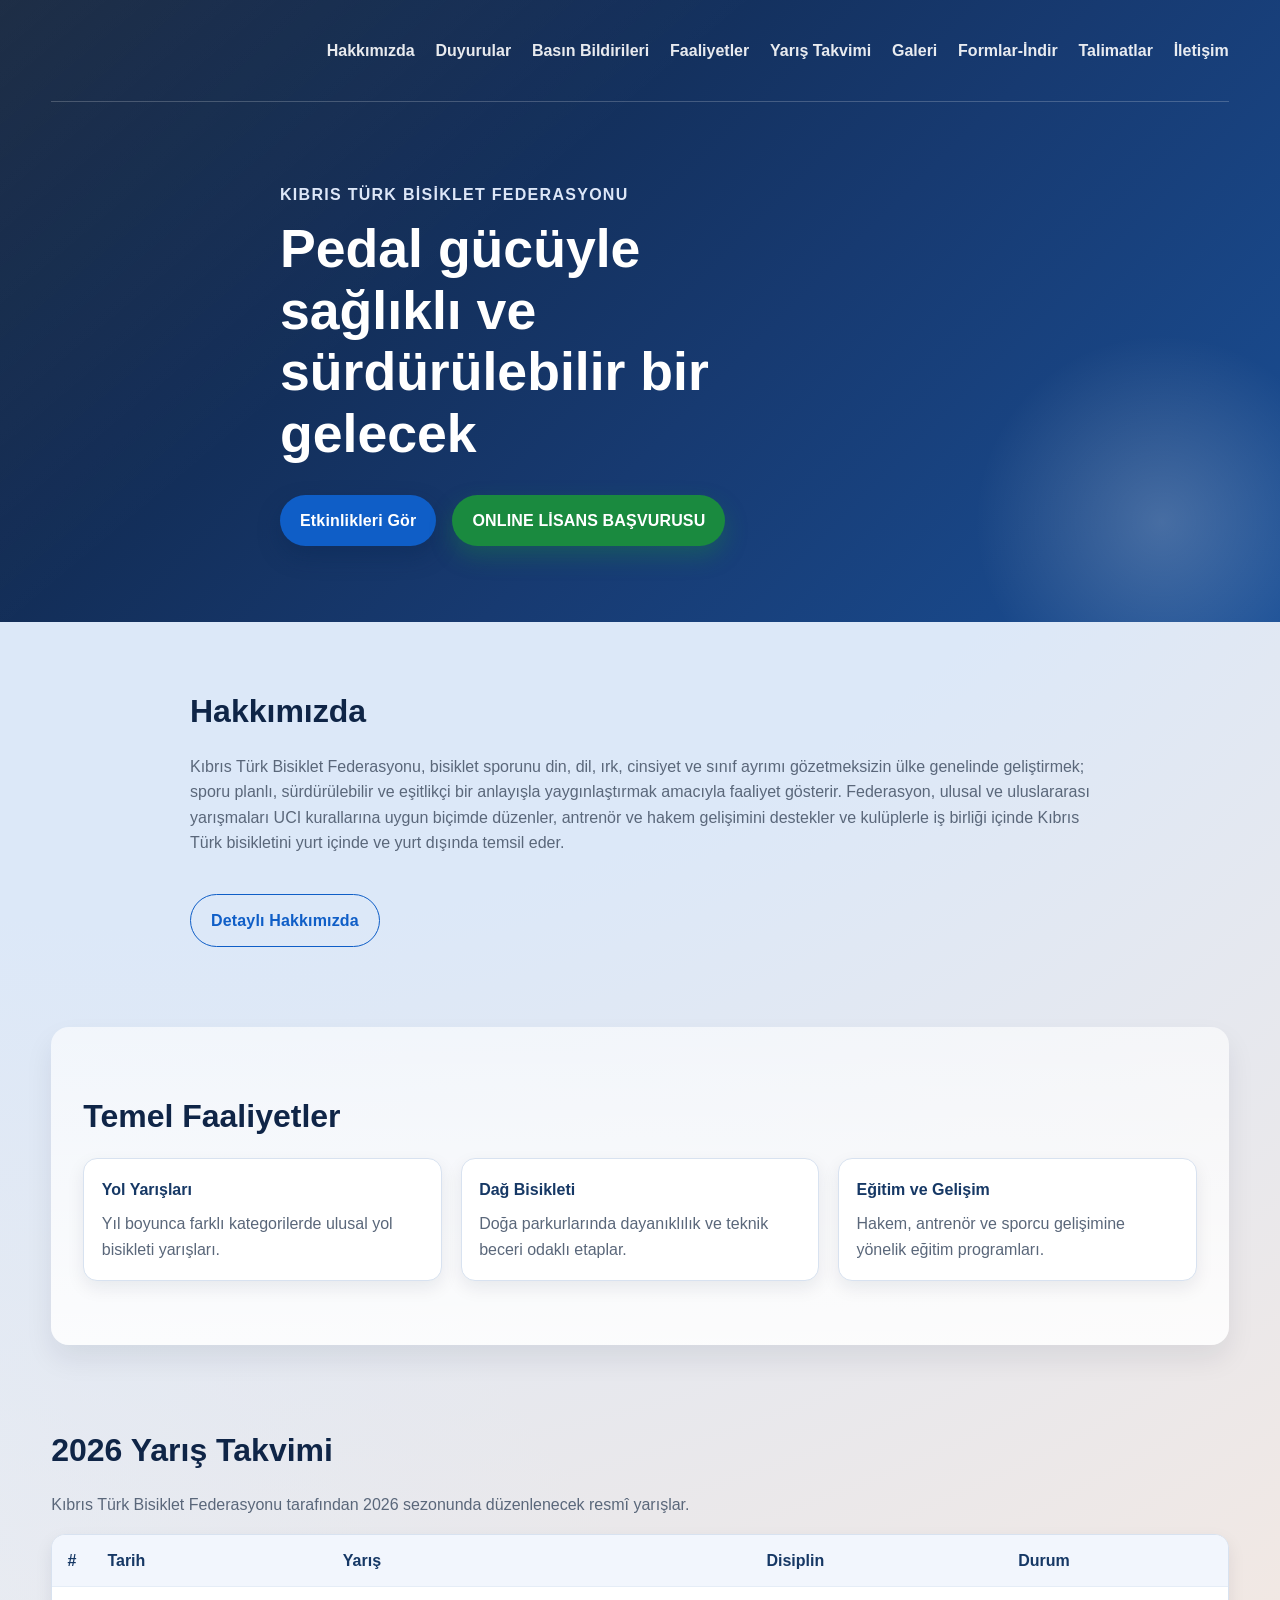
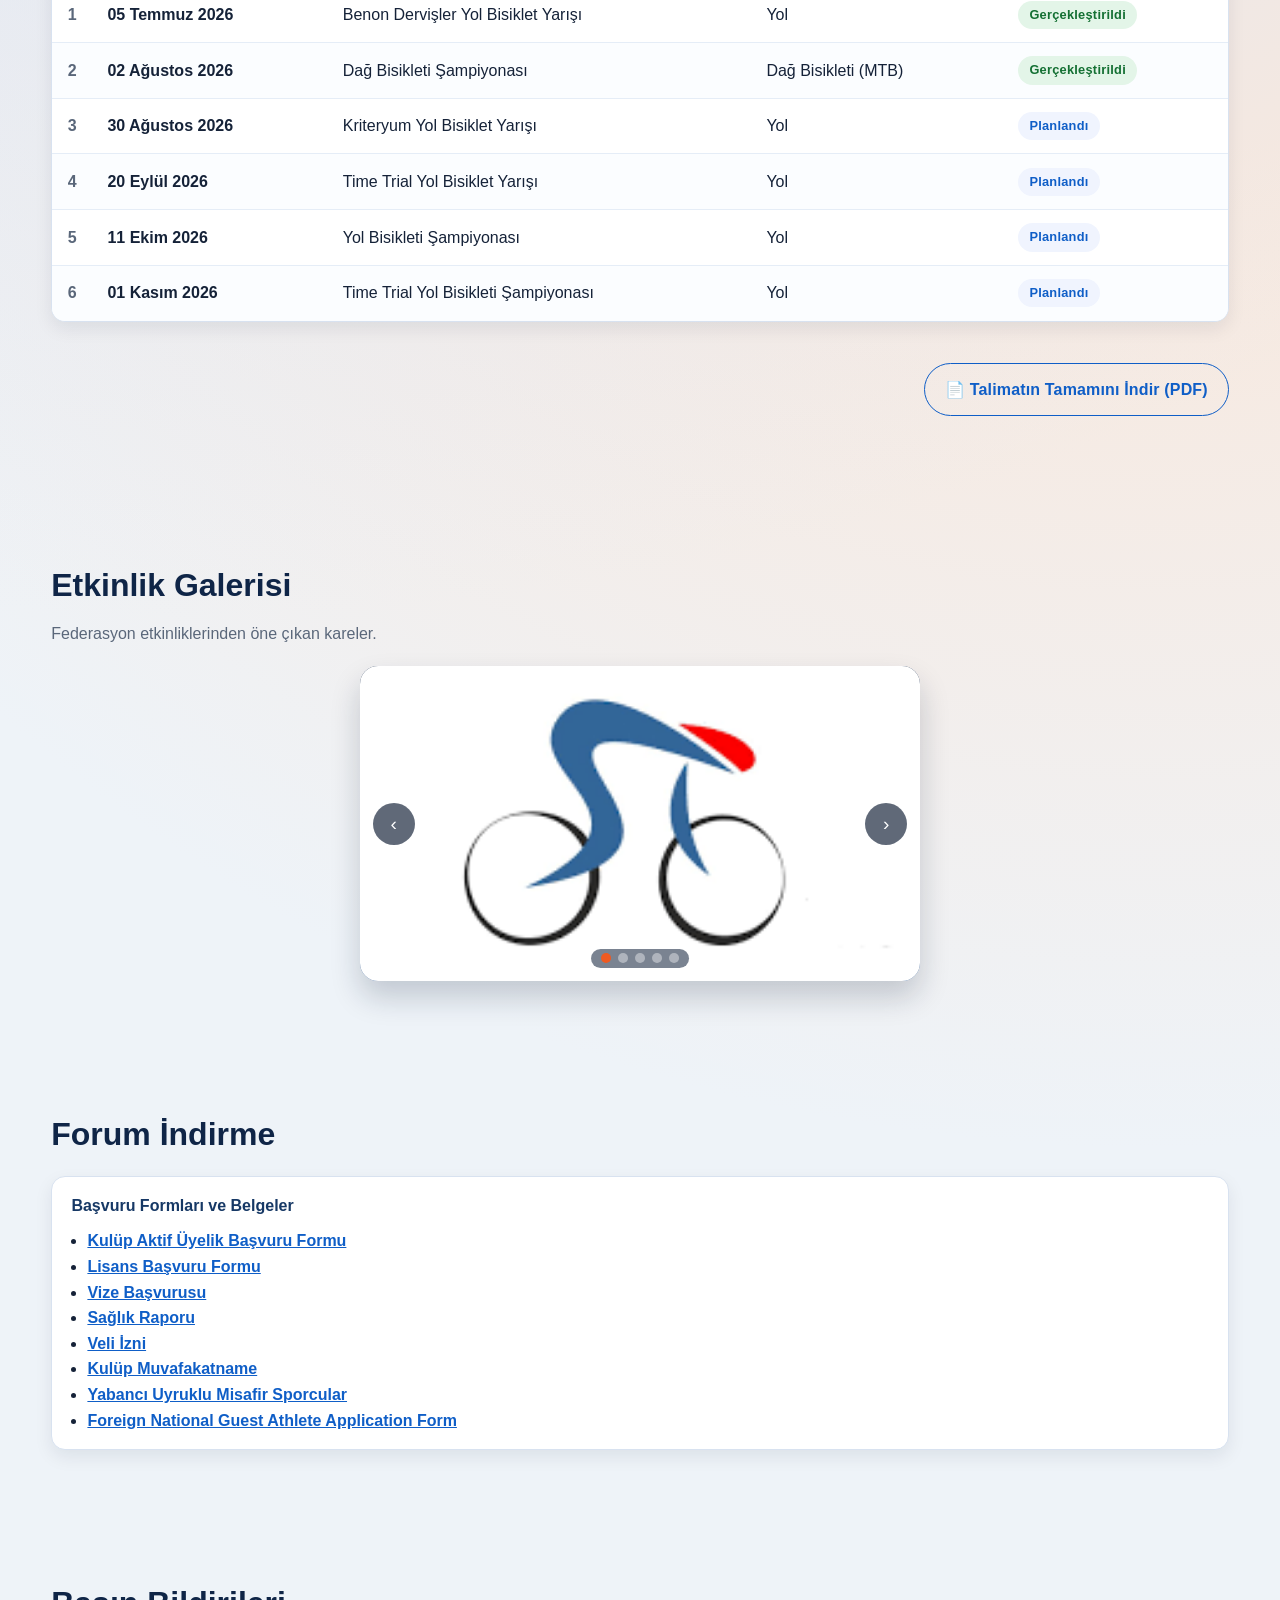
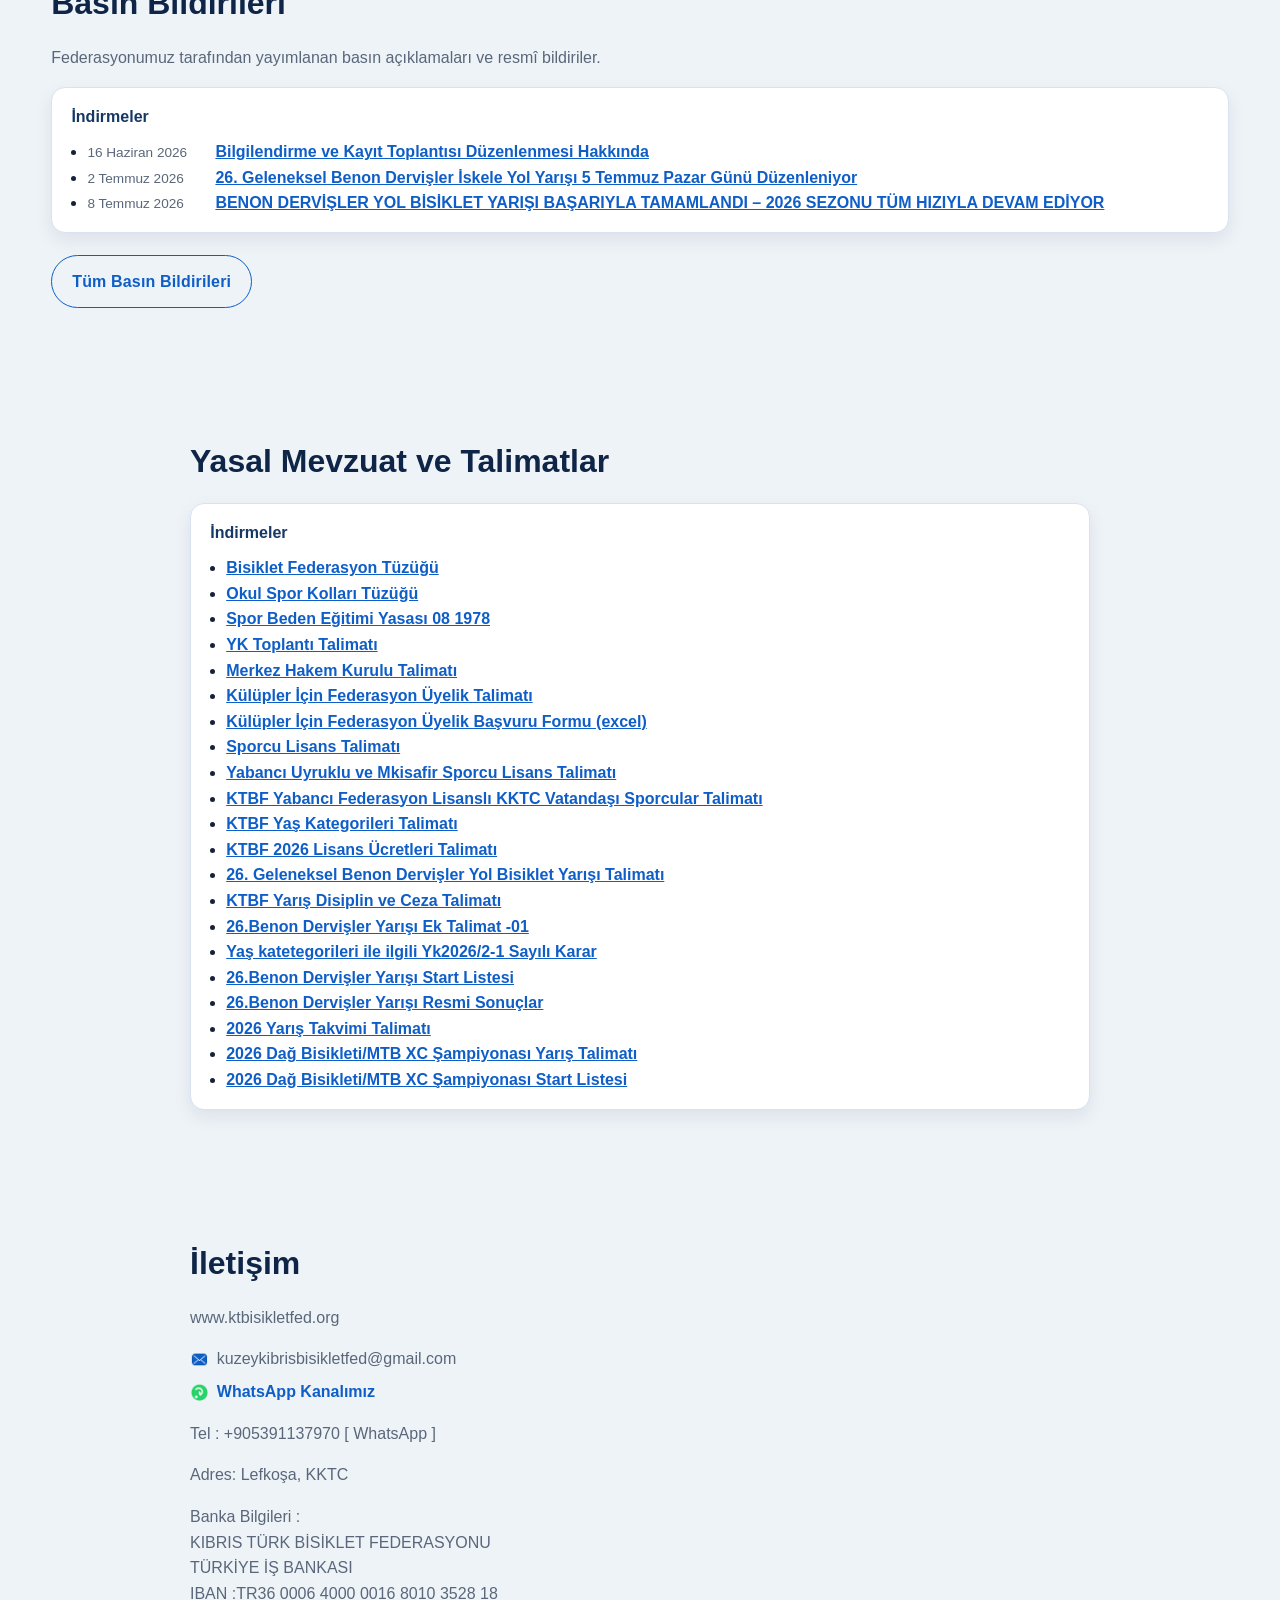
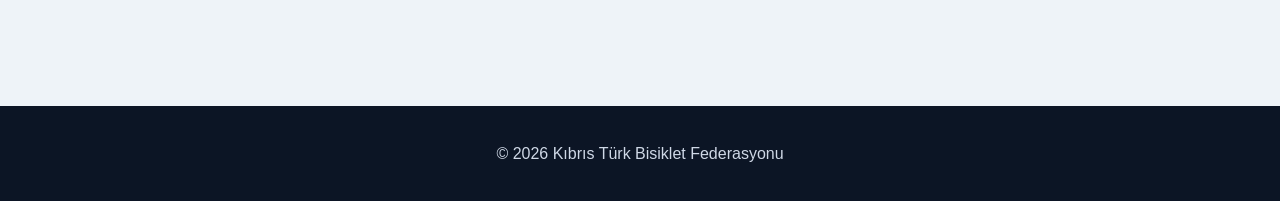
==== commit 533db0a0: "Update index.html" ====
--- a/index.html
+++ b/index.html
@@ -96,7 +96,7 @@
                 <td>02 Ağustos 2026</td>
                 <td>Dağ Bisikleti Şampiyonası</td>
                 <td>Dağ Bisikleti (MTB)</td>
-                <td><span class="status-badge planned">Planlandı</span></td>
+                <td><span class="status-badge completed">Gerçekleştirildi</span></td>
               </tr>
               <tr>
                 <td>3</td>
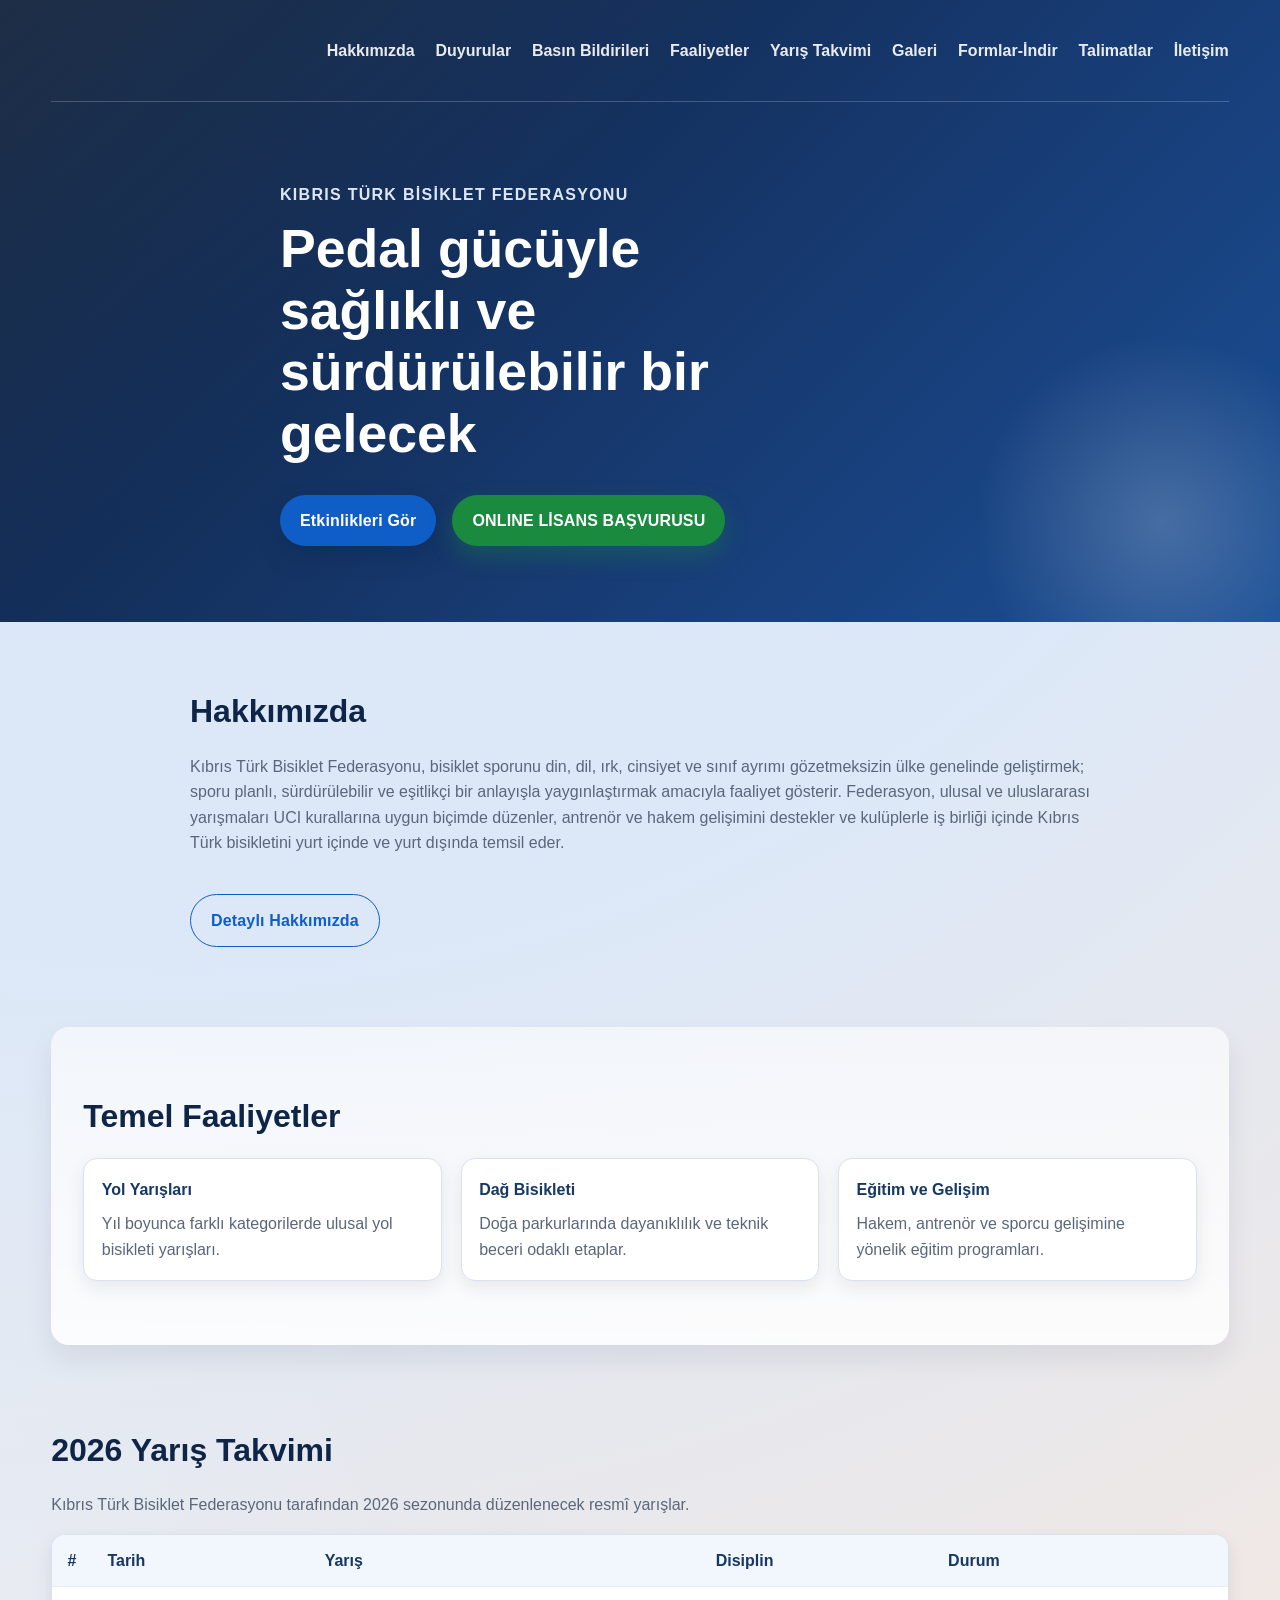
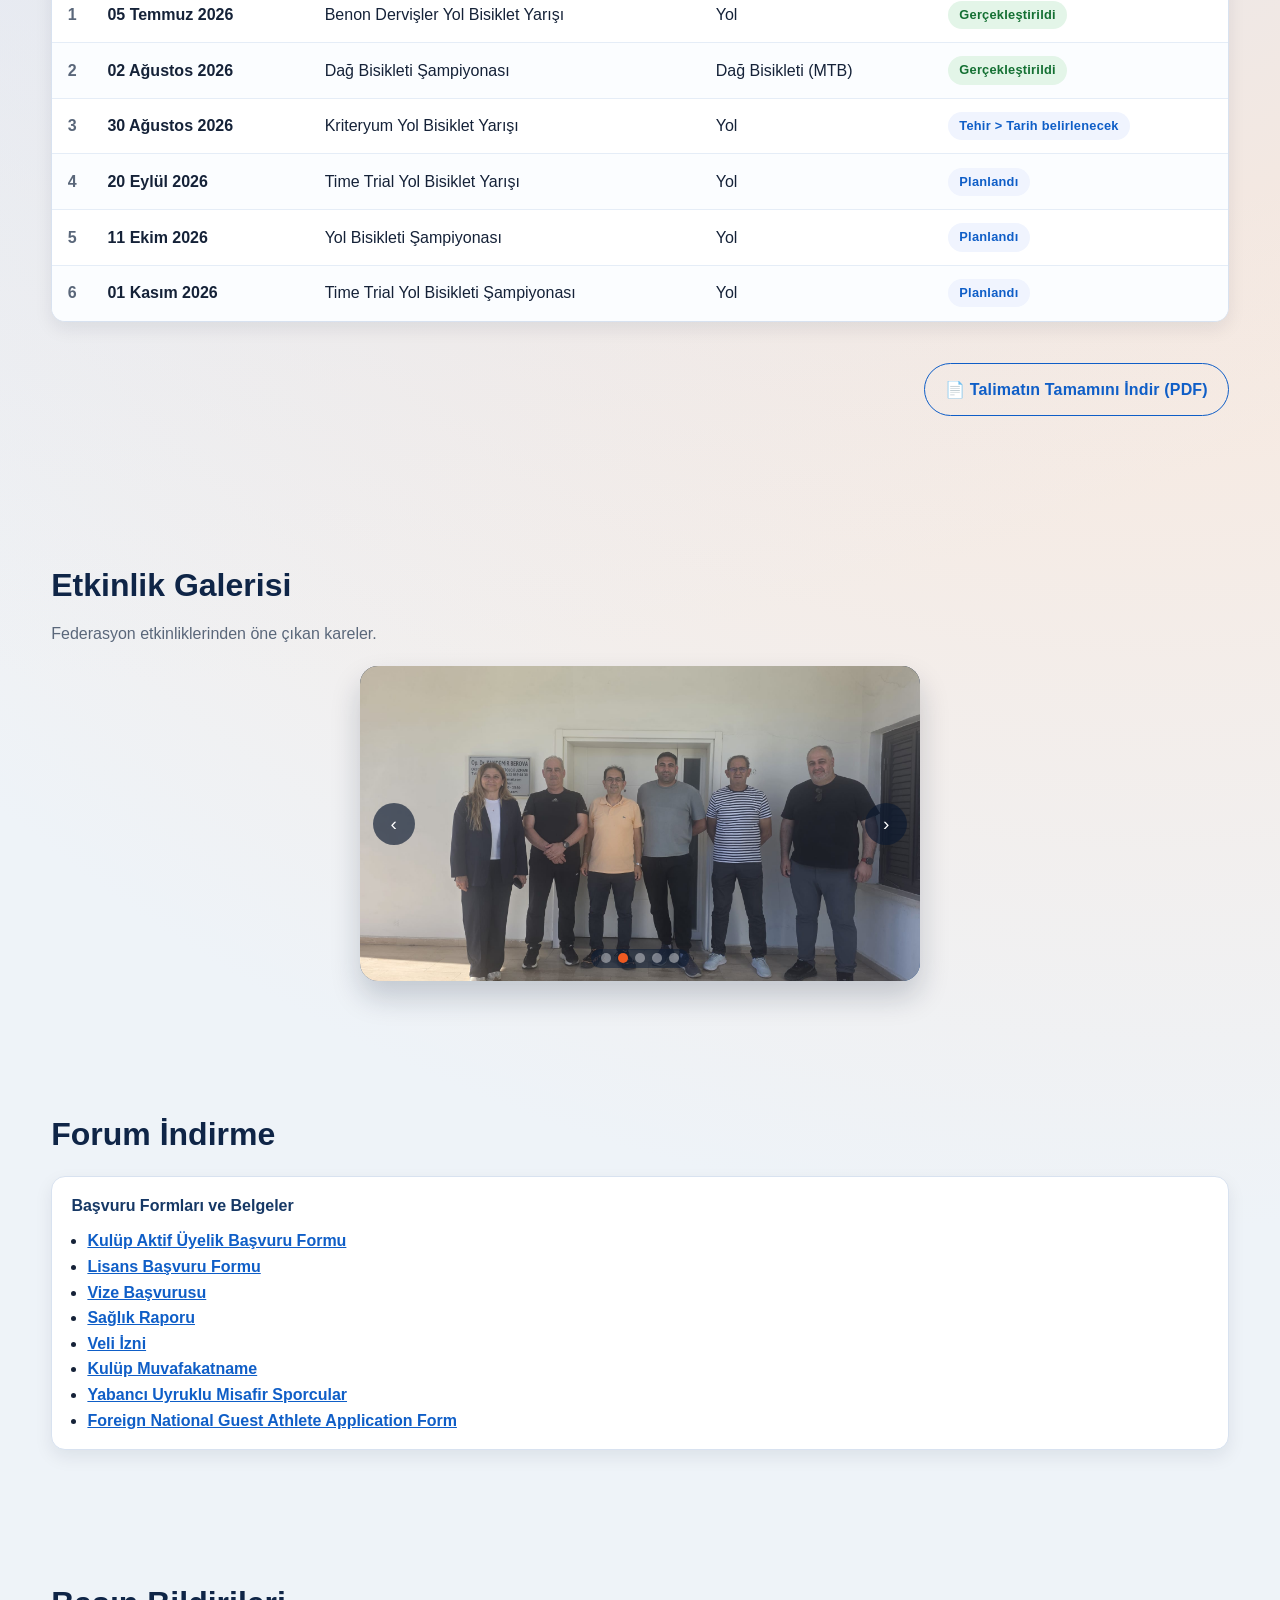
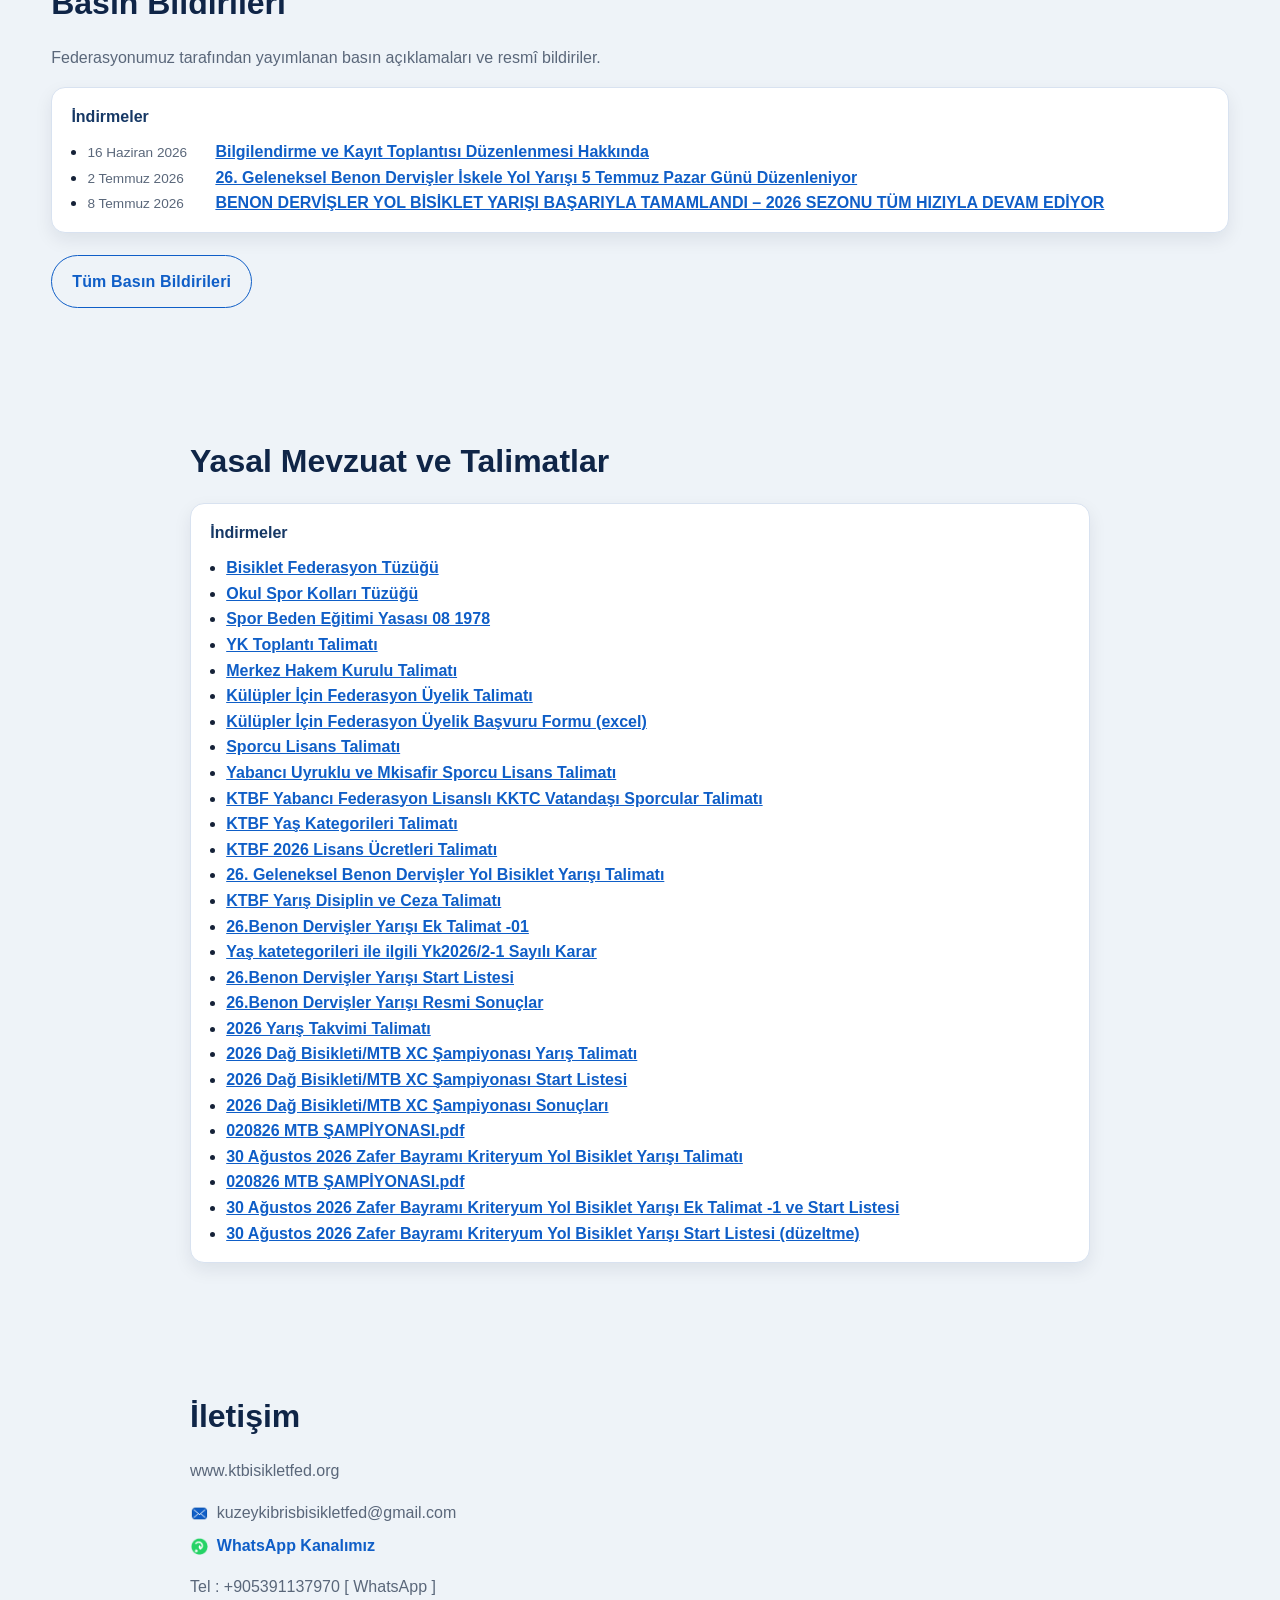
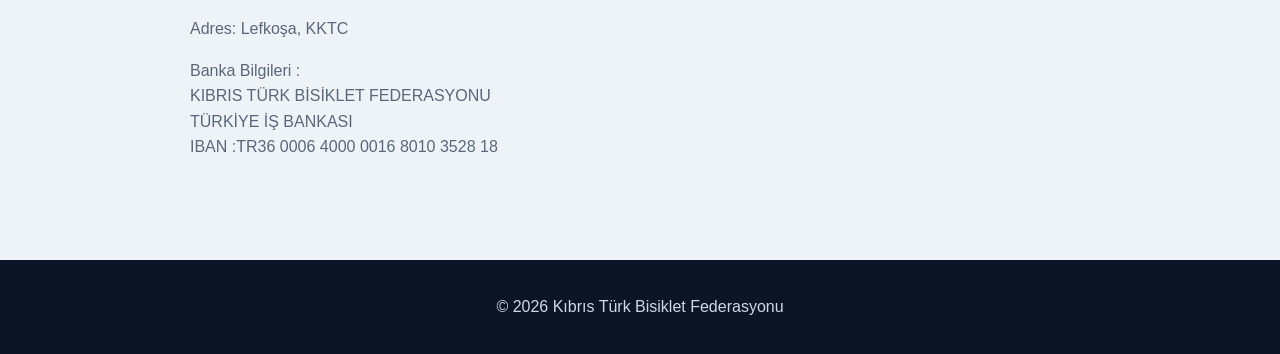
==== commit 39a13d27: "Update manifest.json content and modify event status in index.html" ====
--- a/index.html
+++ b/index.html
@@ -103,7 +103,7 @@
                 <td>30 Ağustos 2026</td>
                 <td>Kriteryum Yol Bisiklet Yarışı</td>
                 <td>Yol</td>
-                <td><span class="status-badge planned">Planlandı</span></td>
+                <td><span class="status-badge planned">Tehir > Tarih belirlenecek</span></td>
               </tr>
               <tr>
                 <td>4</td>
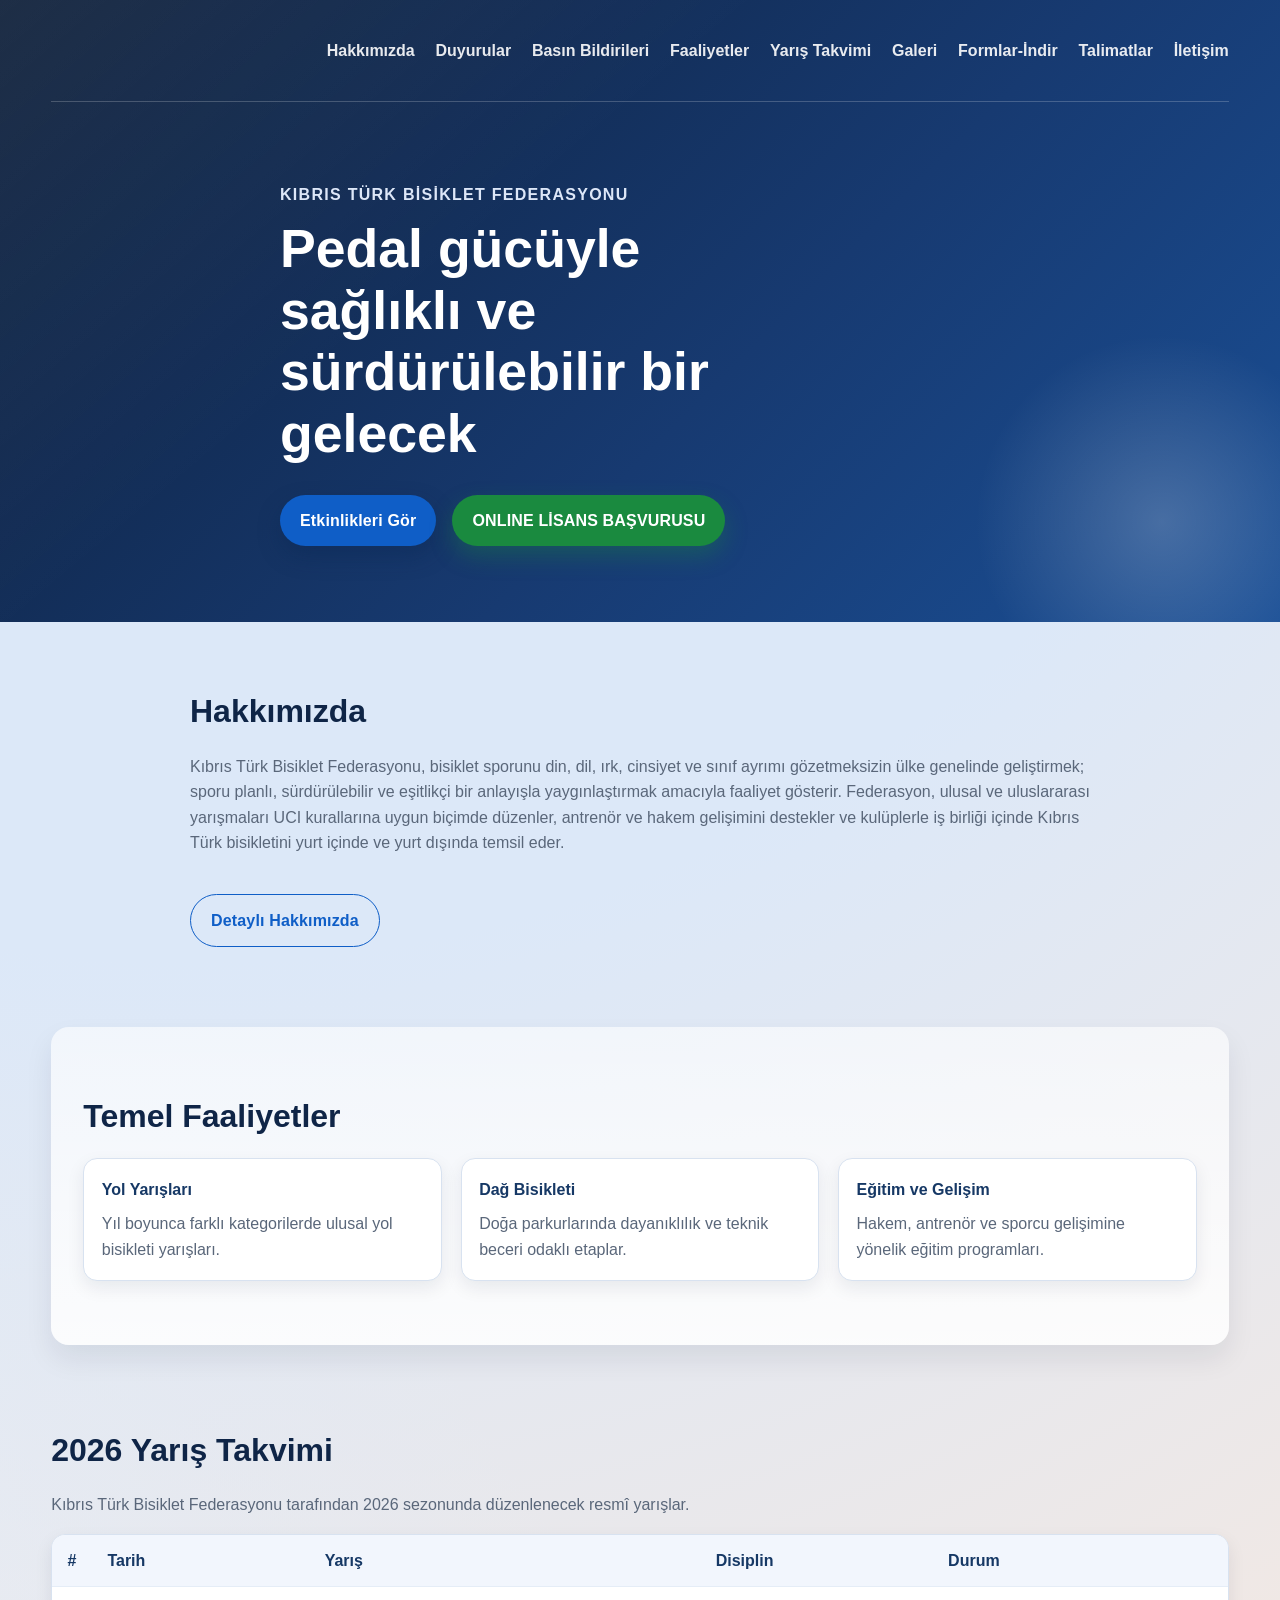
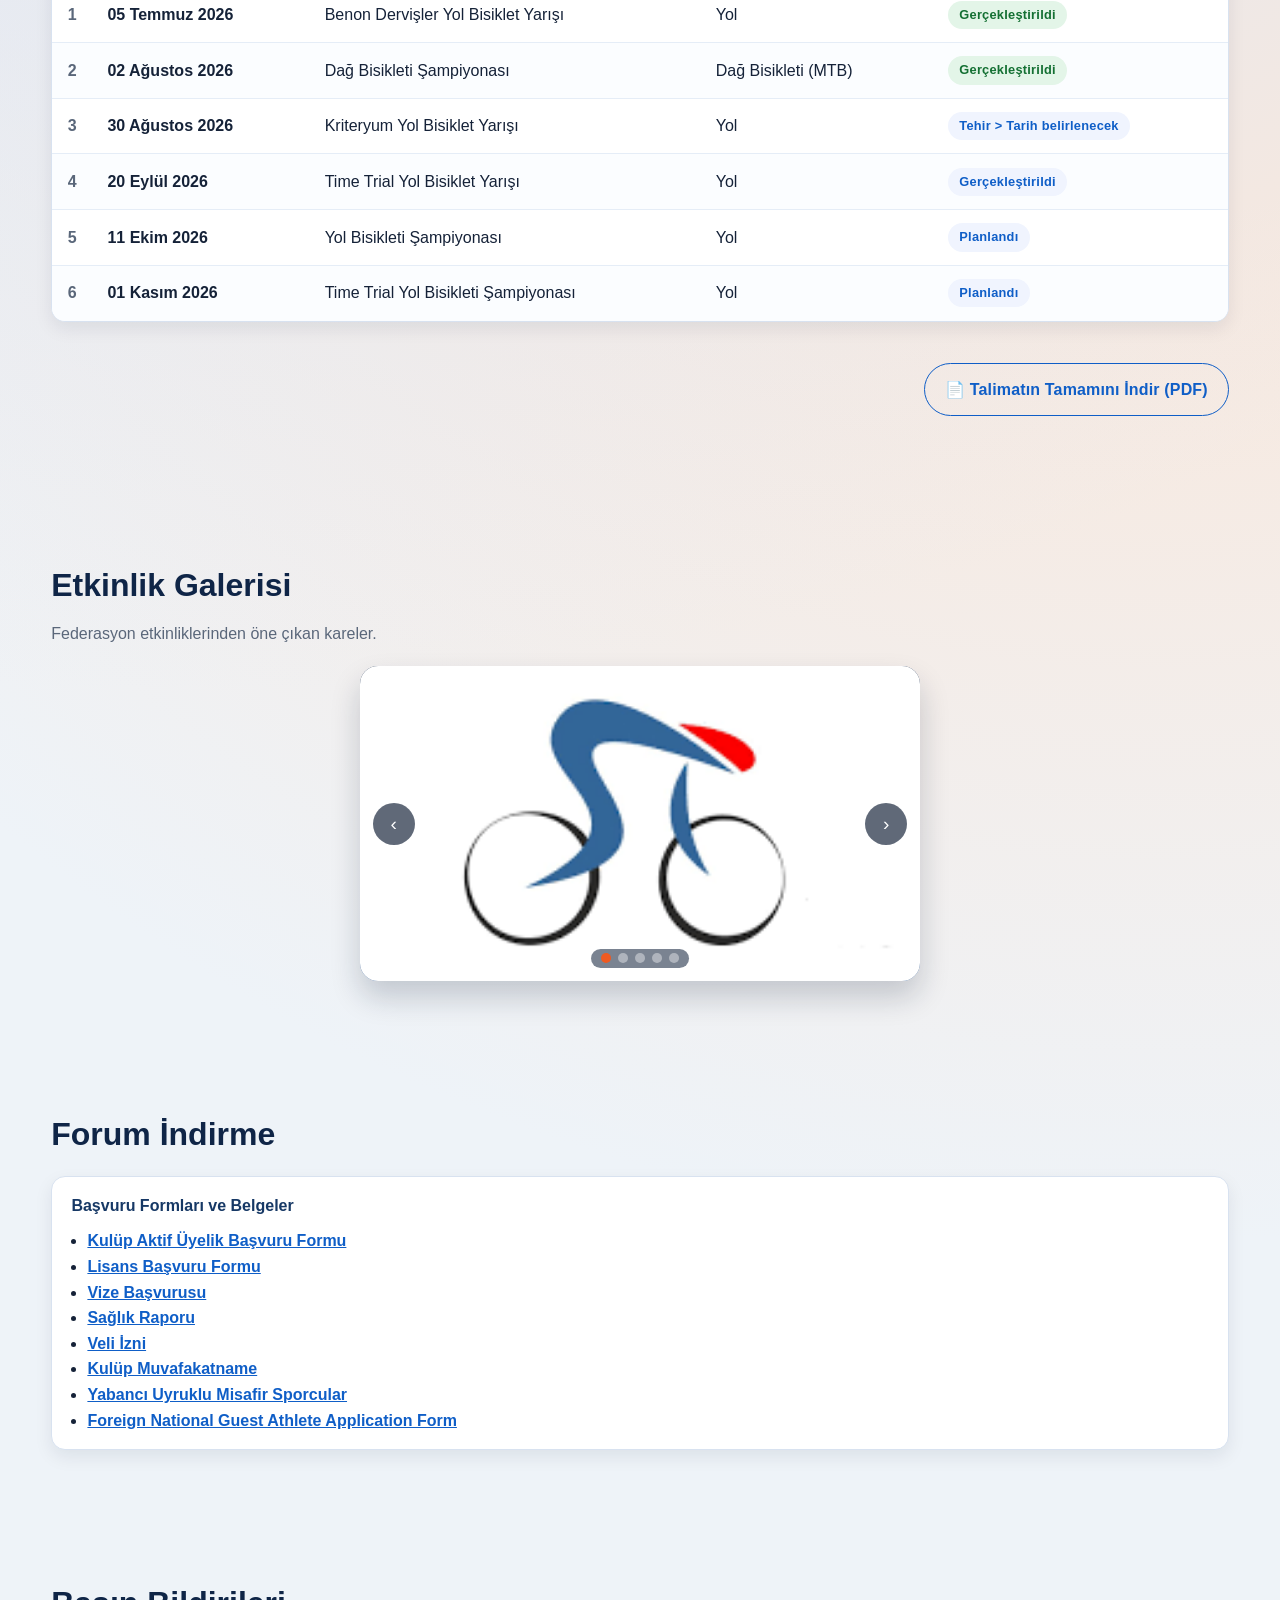
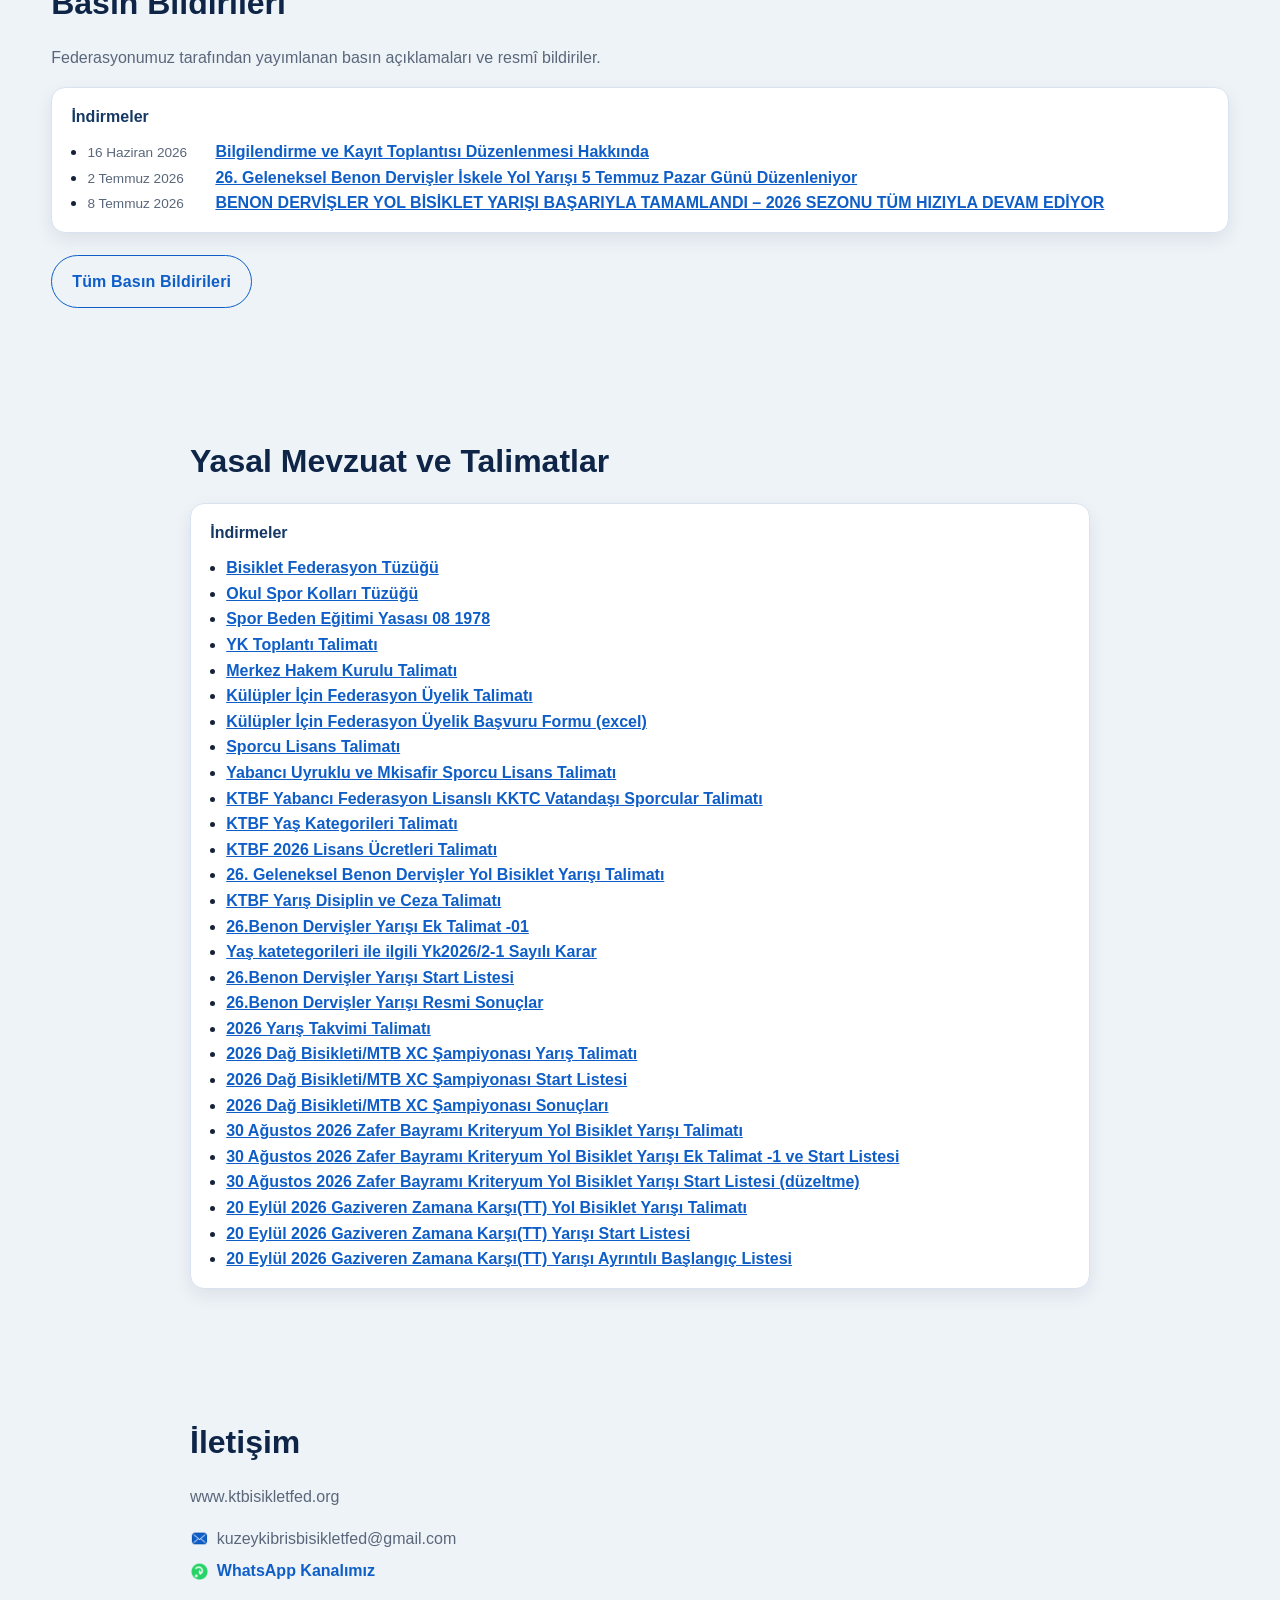
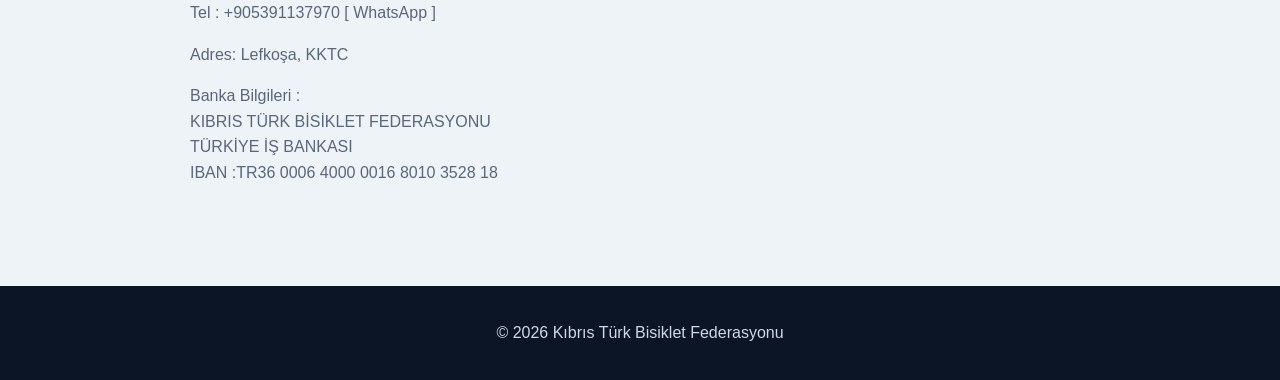
==== commit 16b86f55: "Update index.html" ====
--- a/index.html
+++ b/index.html
@@ -110,7 +110,7 @@
                 <td>20 Eylül 2026</td>
                 <td>Time Trial Yol Bisiklet Yarışı</td>
                 <td>Yol</td>
-                <td><span class="status-badge planned">Planlandı</span></td>
+                <td><span class="status-badge planned">Gerçekleştirildi</span></td>
               </tr>
               <tr>
                 <td>5</td>
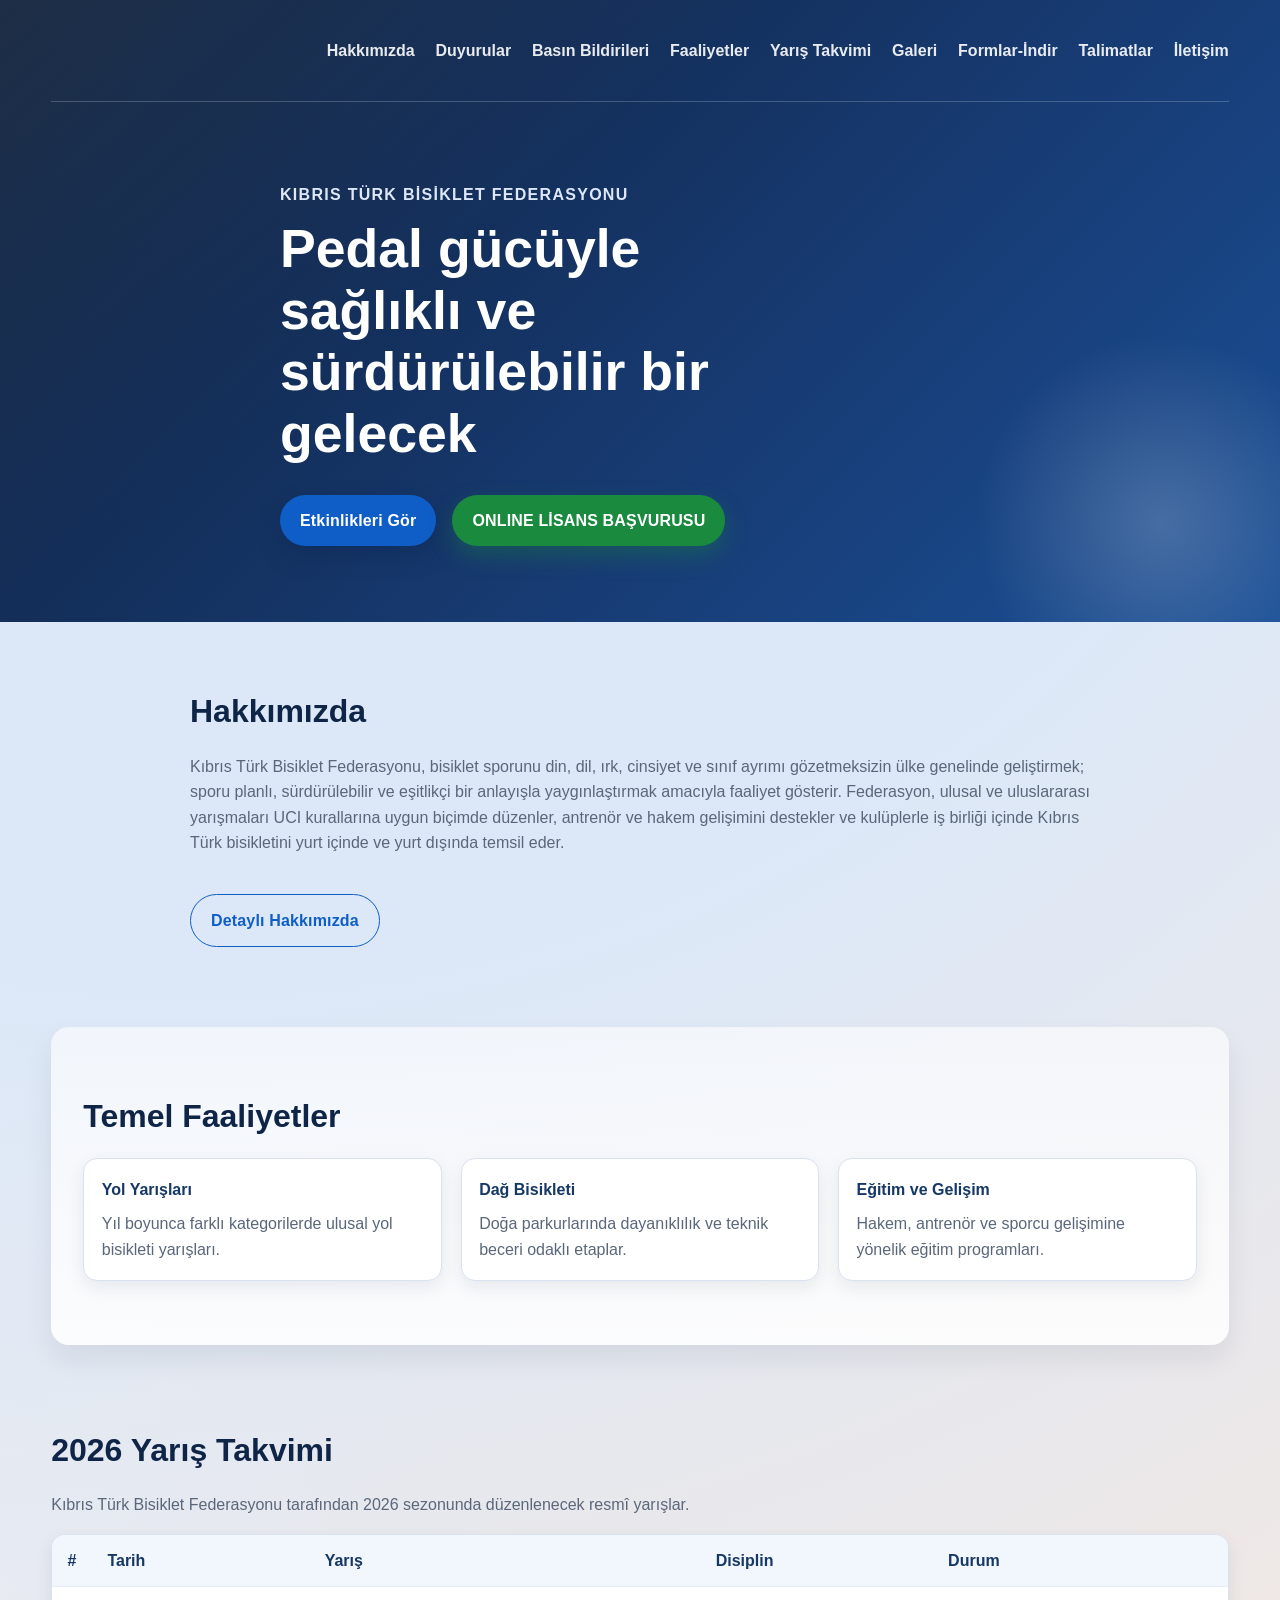
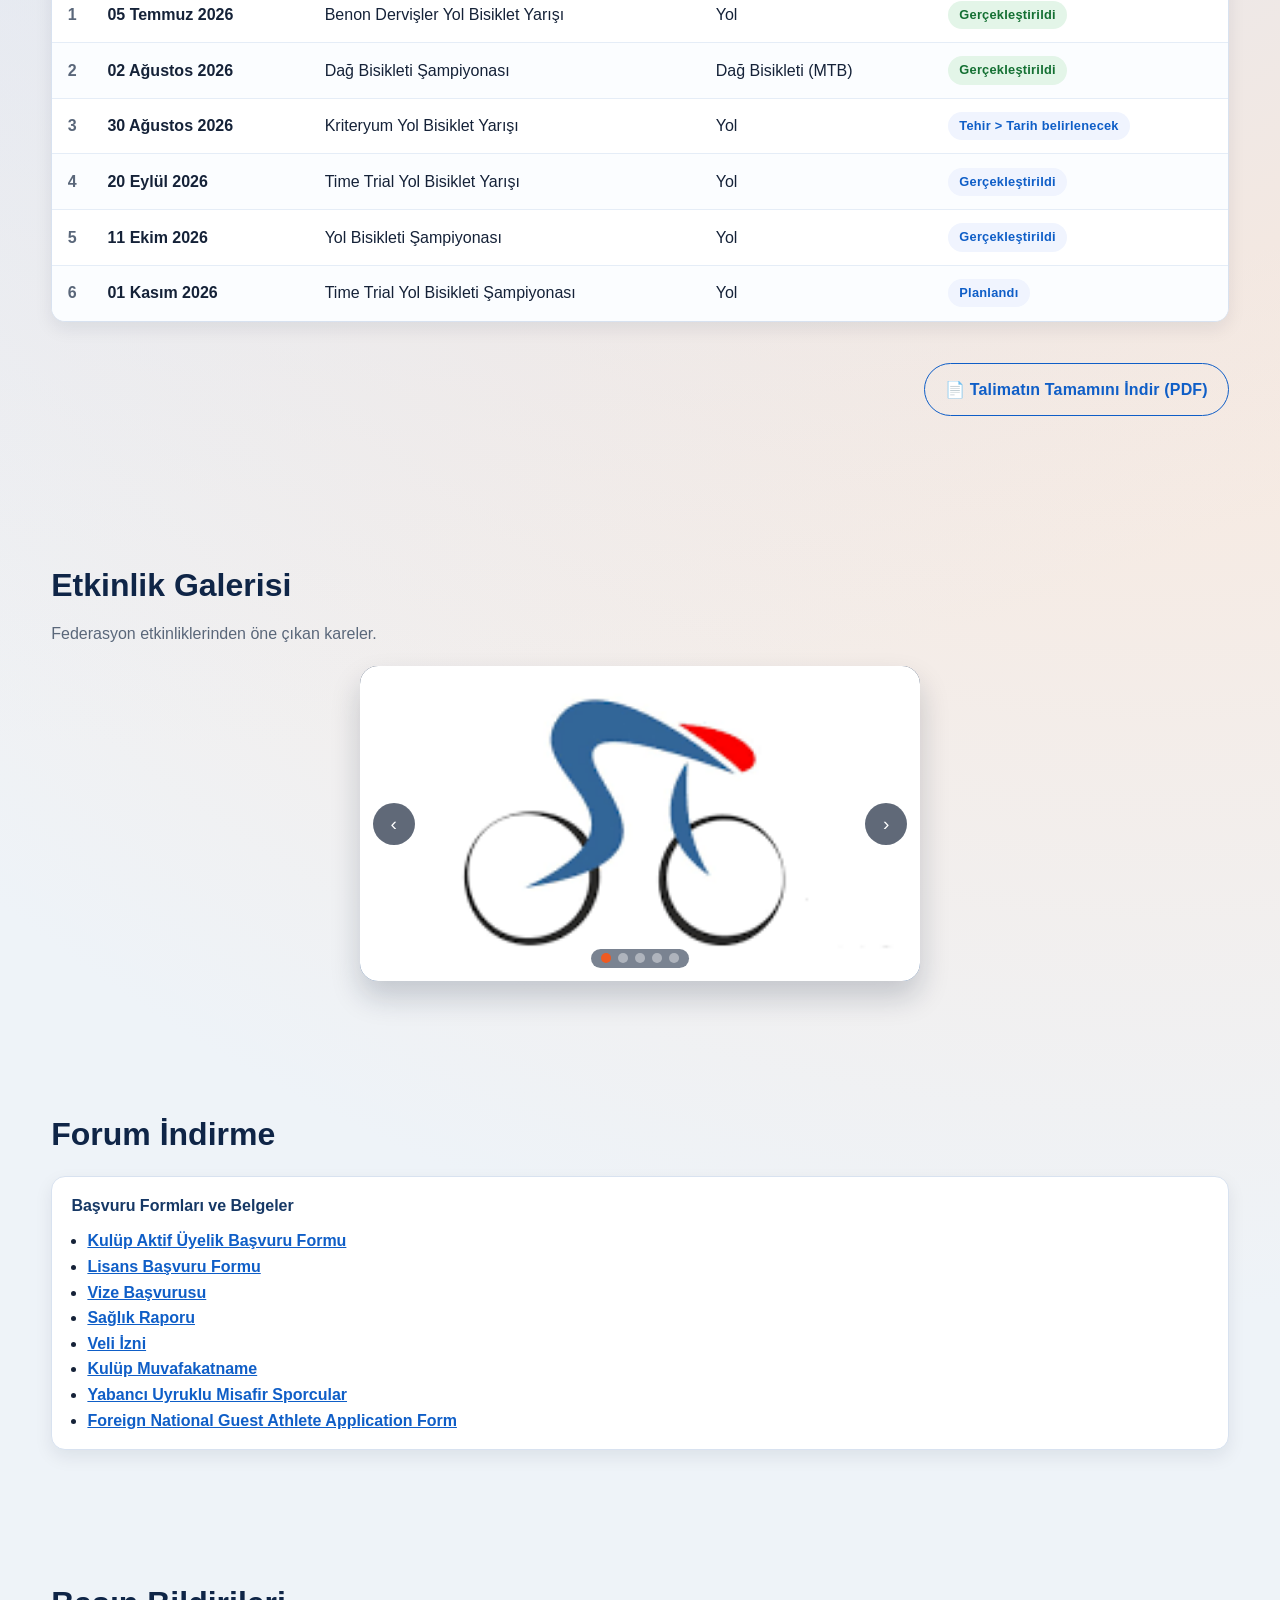
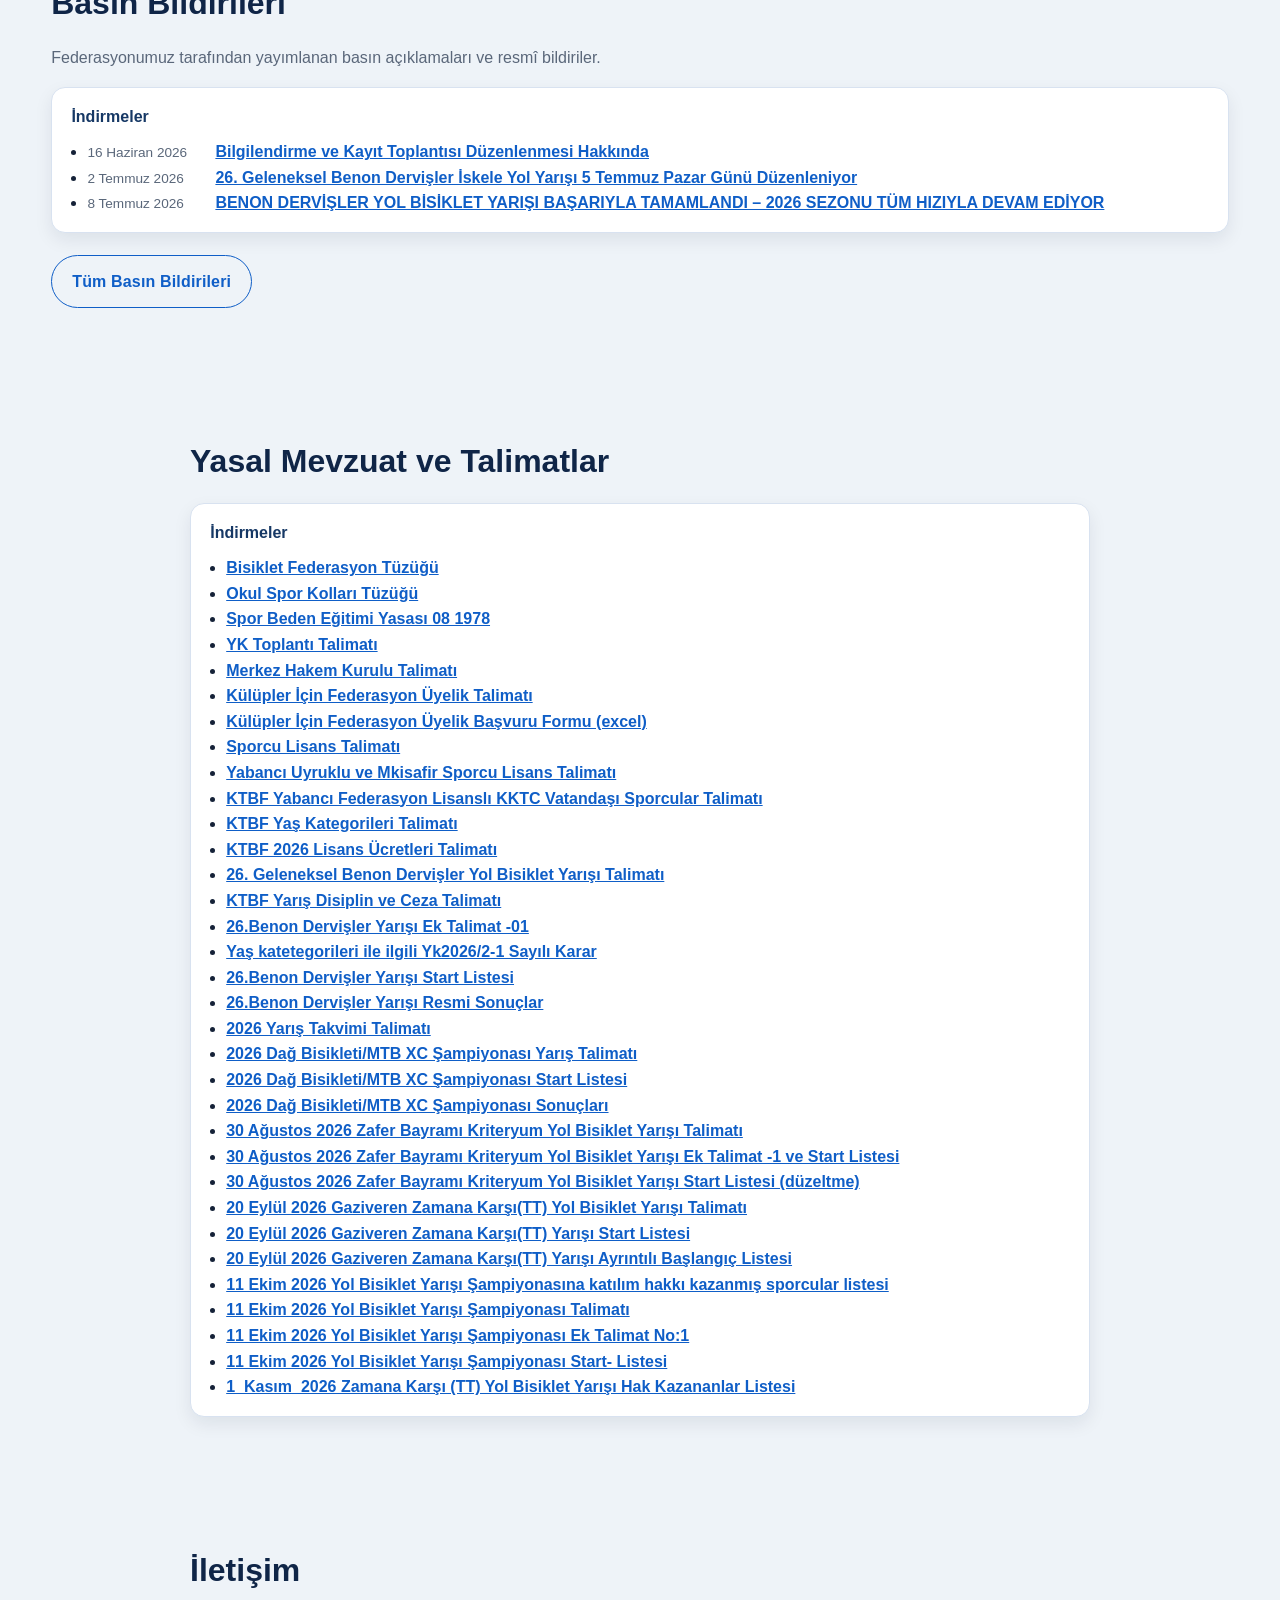
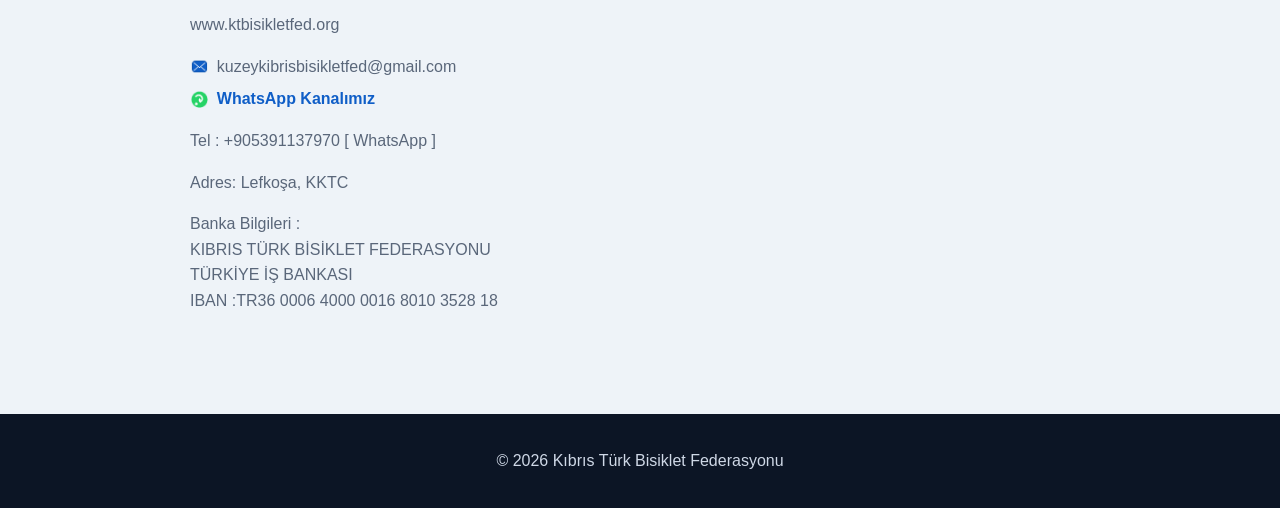
==== commit 75493637: "Update index.html" ====
--- a/index.html
+++ b/index.html
@@ -117,7 +117,7 @@
                 <td>11 Ekim 2026</td>
                 <td>Yol Bisikleti Şampiyonası</td>
                 <td>Yol</td>
-                <td><span class="status-badge planned">Planlandı</span></td>
+                <td><span class="status-badge planned">Gerçekleştirildi</span></td>
               </tr>
               <tr>
                 <td>6</td>
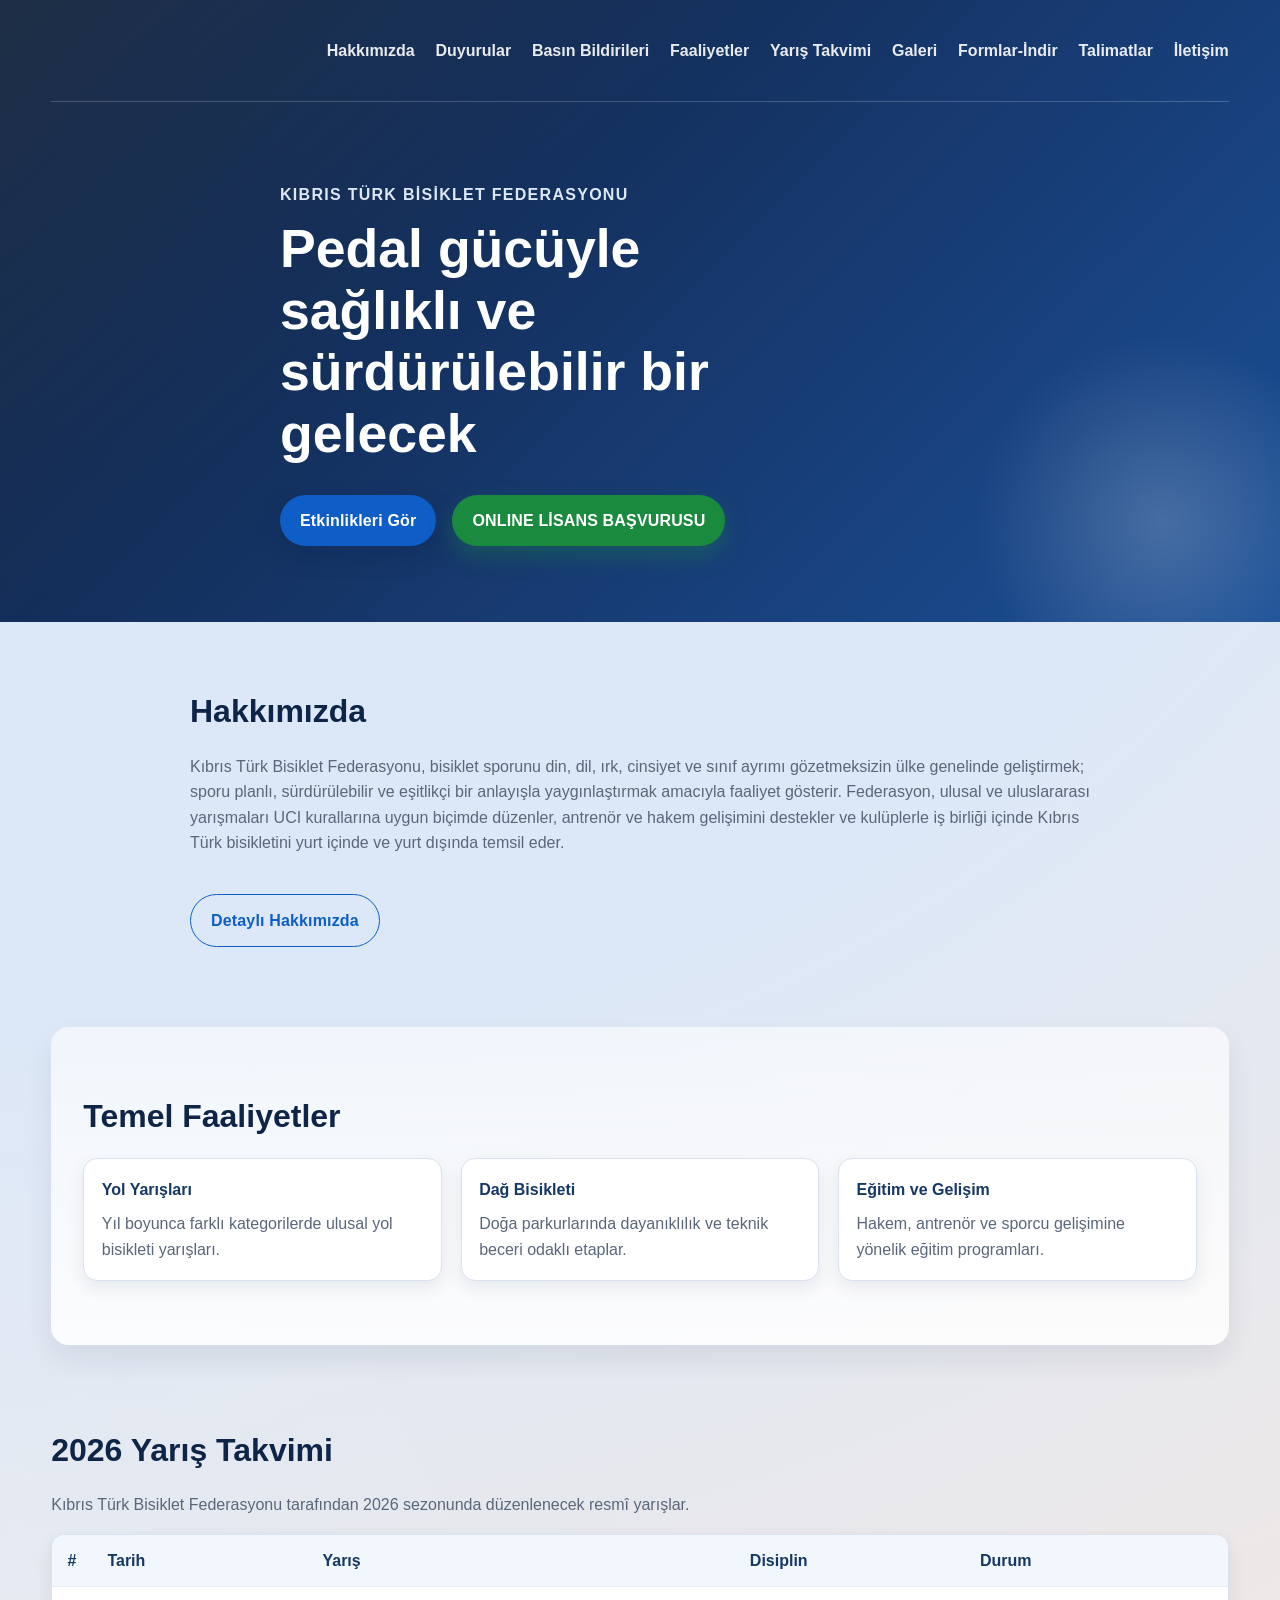
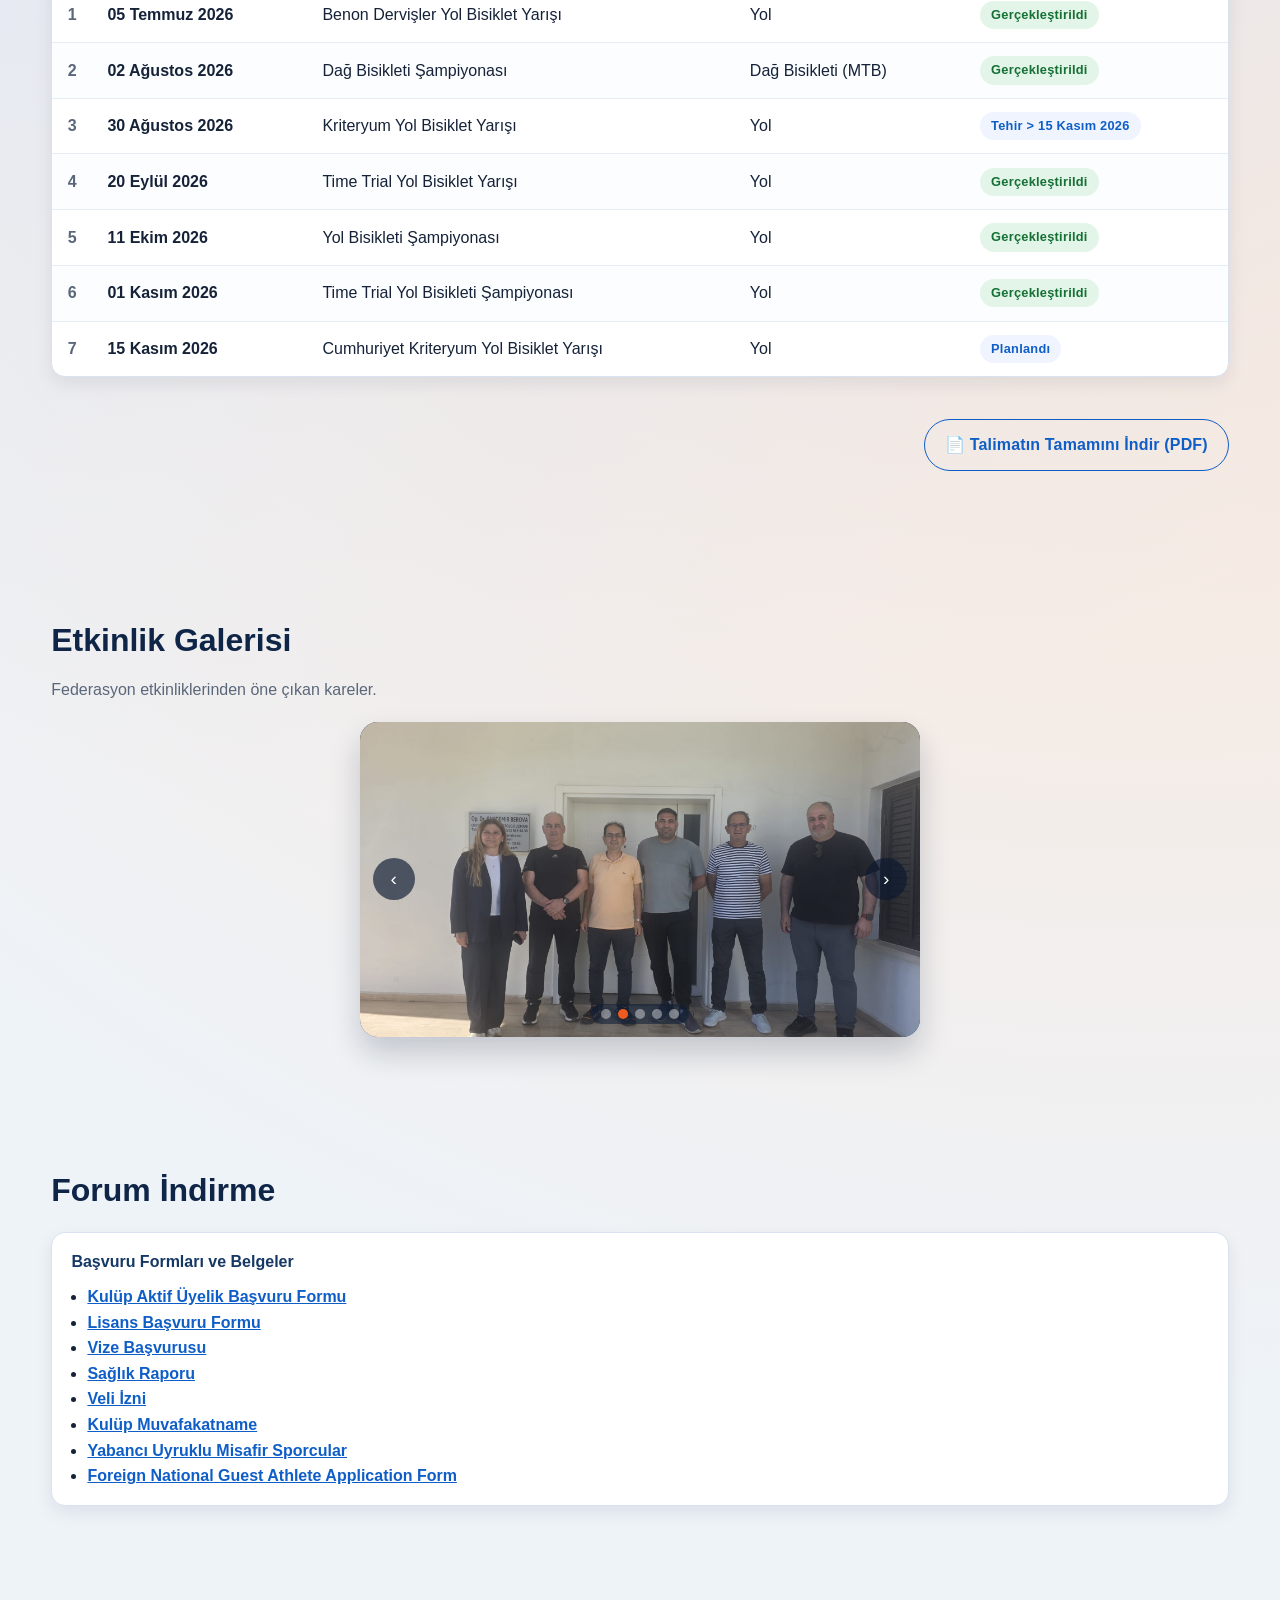
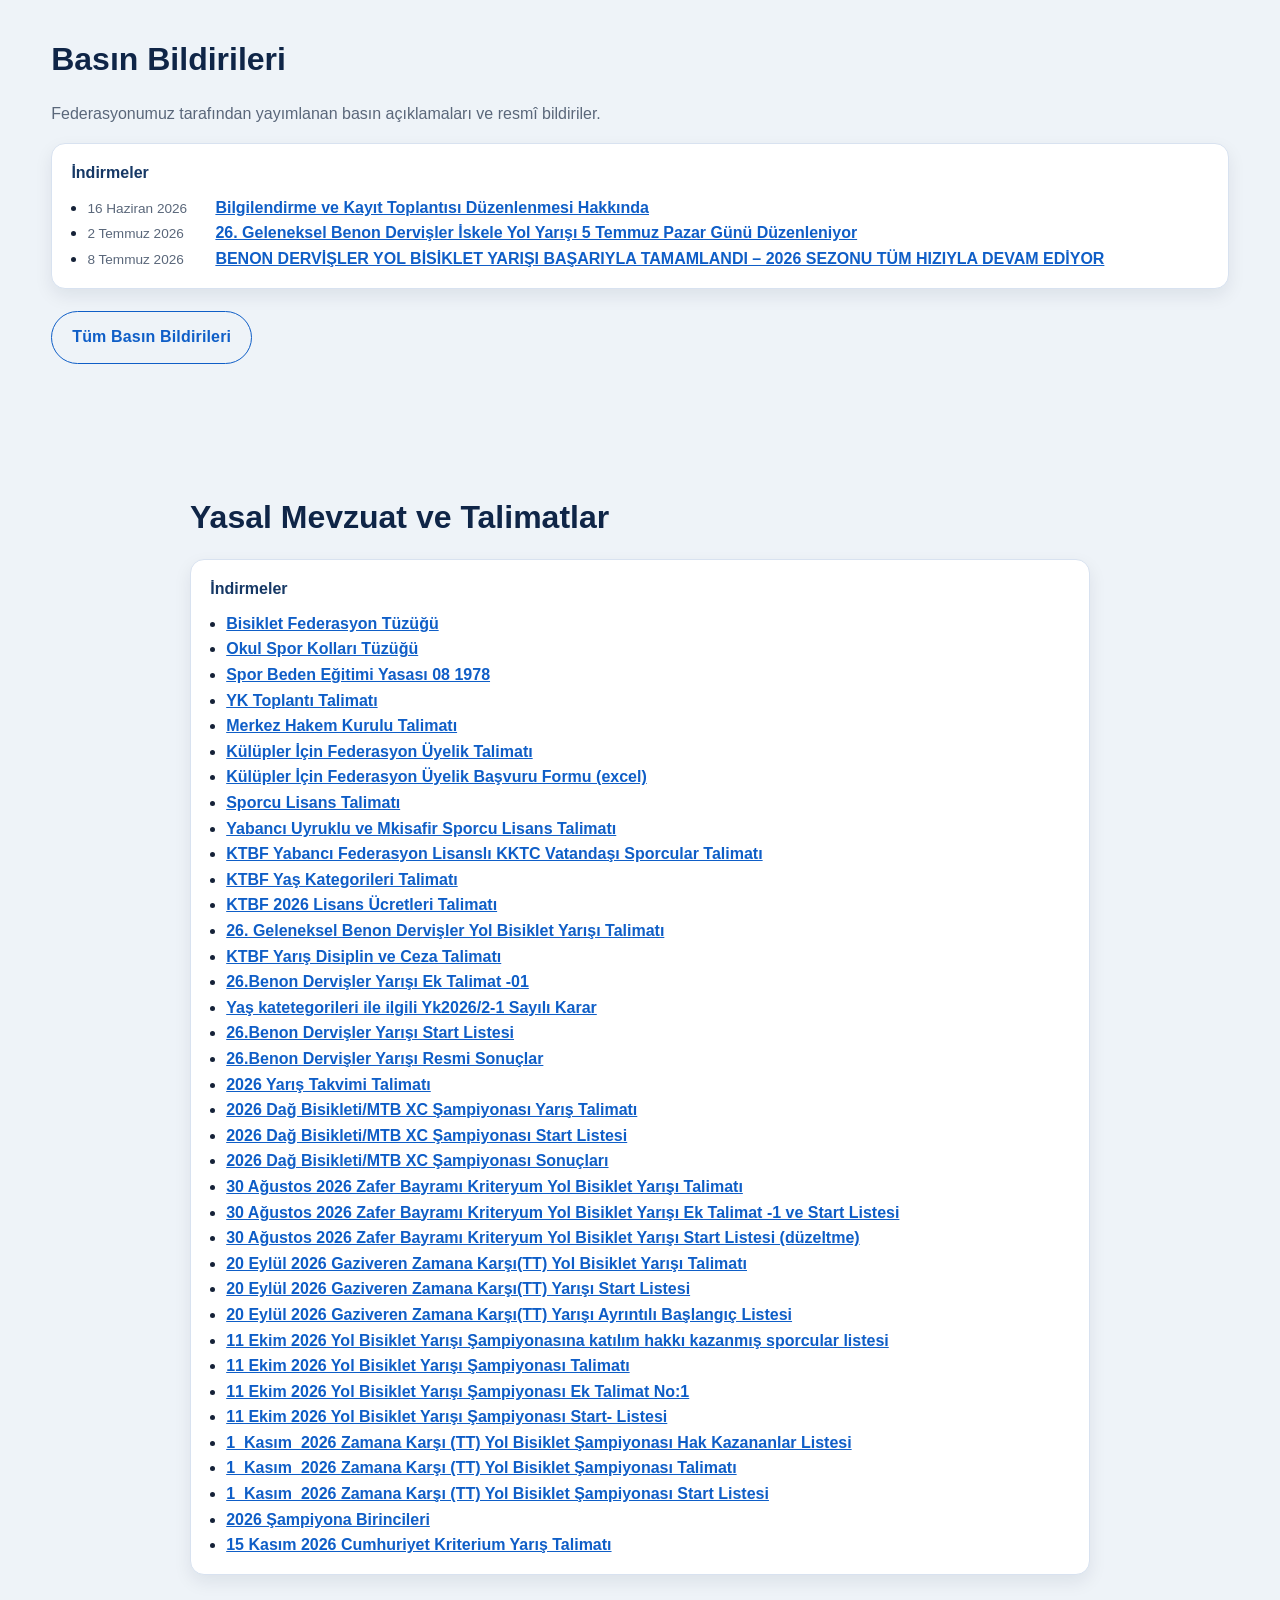
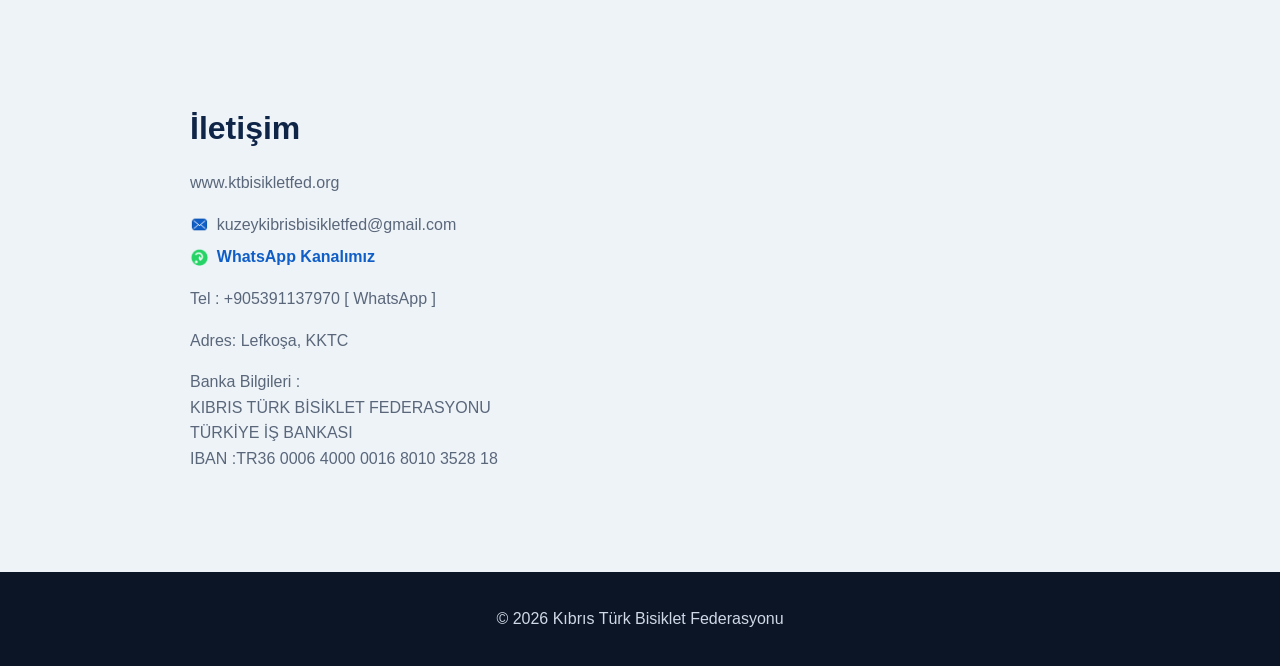
==== commit f28eaa2f: "Update race calendar status and add new event for 2026" ====
--- a/index.html
+++ b/index.html
@@ -103,29 +103,36 @@
                 <td>30 Ağustos 2026</td>
                 <td>Kriteryum Yol Bisiklet Yarışı</td>
                 <td>Yol</td>
-                <td><span class="status-badge planned">Tehir > Tarih belirlenecek</span></td>
+                <td><span class="status-badge planned">Tehir > 15 Kasım 2026</span></td>
               </tr>
               <tr>
                 <td>4</td>
                 <td>20 Eylül 2026</td>
                 <td>Time Trial Yol Bisiklet Yarışı</td>
                 <td>Yol</td>
-                <td><span class="status-badge planned">Gerçekleştirildi</span></td>
+                <td><span class="status-badge completed">Gerçekleştirildi</span></td>
               </tr>
               <tr>
                 <td>5</td>
                 <td>11 Ekim 2026</td>
                 <td>Yol Bisikleti Şampiyonası</td>
                 <td>Yol</td>
-                <td><span class="status-badge planned">Gerçekleştirildi</span></td>
+                <td><span class="status-badge completed">Gerçekleştirildi</span></td>
               </tr>
               <tr>
                 <td>6</td>
                 <td>01 Kasım 2026</td>
                 <td>Time Trial Yol Bisikleti Şampiyonası</td>
                 <td>Yol</td>
+                <td><span class="status-badge completed">Gerçekleştirildi</span></td>
+              </tr>
+              <tr>
+                <td>7</td>
+                <td>15 Kasım 2026</td>
+                <td>Cumhuriyet Kriteryum Yol Bisiklet Yarışı</td>
+                <td>Yol</td>
                 <td><span class="status-badge planned">Planlandı</span></td>
-              </tr>
+              </tr>      
             </tbody>
           </table>
         </div>
